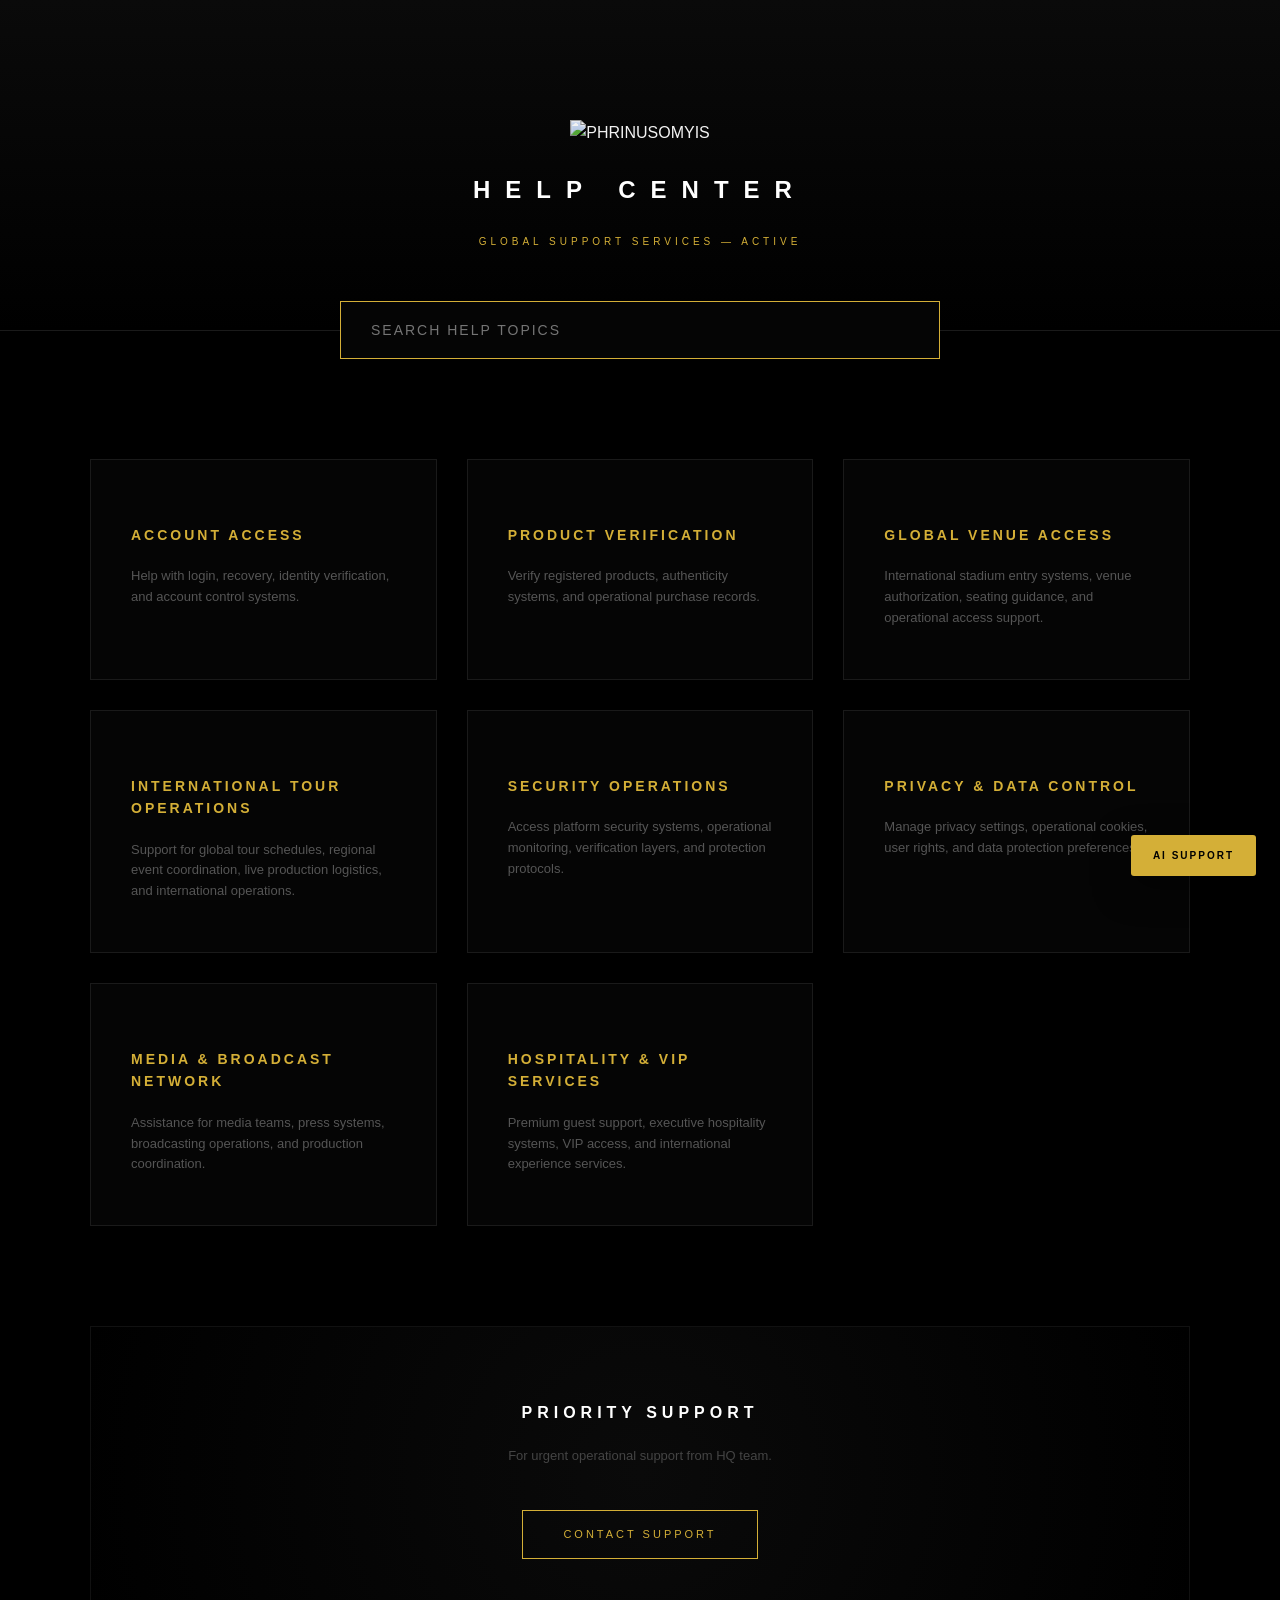
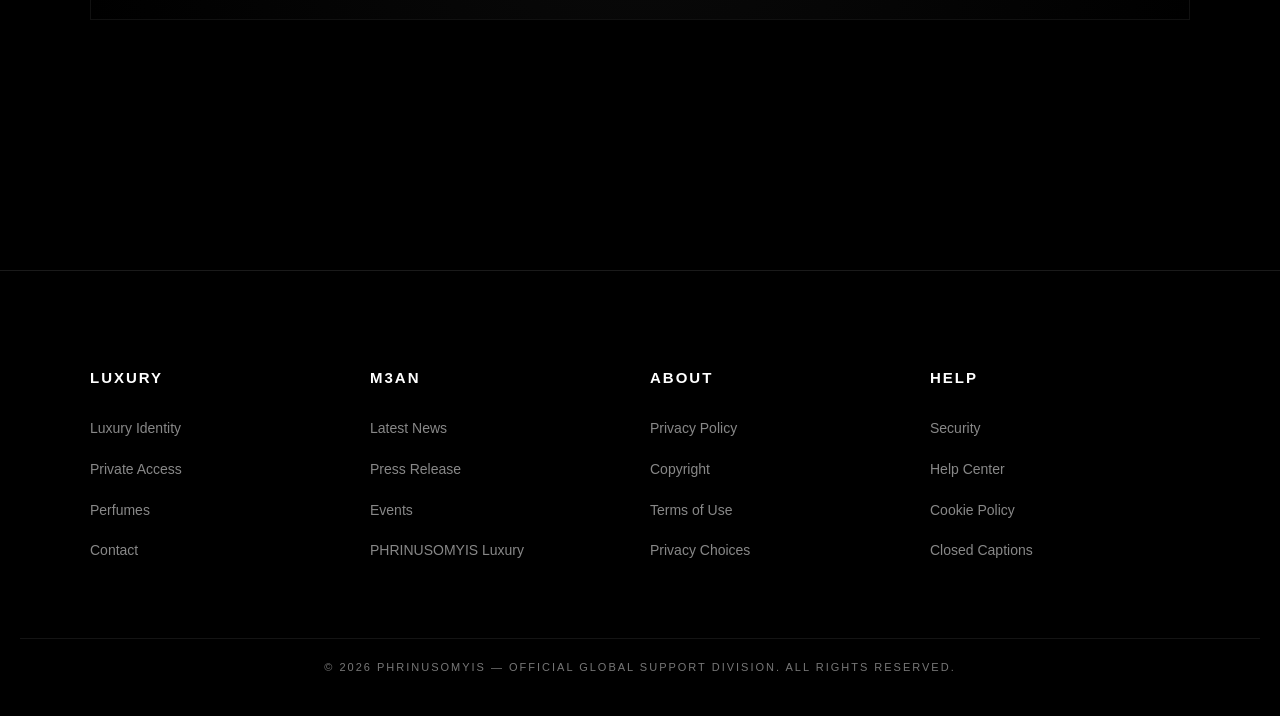
==== help.html @ e46b5de1 "Update help.html" ====
<!DOCTYPE html>
<html lang="en">
<head>
<meta charset="UTF-8">
<meta name="viewport" content="width=device-width, initial-scale=1.0">
<title>HELP CENTER | PHRINUSOMYIS GLOBAL</title>
<meta name="title" content="HELP CENTER | PHRINUSOMYIS GLOBAL">
<meta name="description" content="Access the PHRINUSOMYIS Global Support Division. Search our archives for account access, security protocols, product verification, and international tour operations.">
<meta name="keywords" content="PHRINUSOMYIS Help, Support Division, Account Recovery, Product Verification, Stadium Access, Security Protocols, Brooklyn Archives">
<meta name="author" content="PHRINUSOMYIS GLOBAL">
<meta property="og:type" content="website">
<meta property="og:url" content="https://phrinusomyiS.com/help">
<meta property="og:title" content="HELP CENTER | PHRINUSOMYIS GLOBAL">
<meta property="og:description" content="Global Command Support. Search our operational archives and security layers for assistance.">
<meta property="og:image" content="https://phrinusomyiS.com/phrinusomyiS_logo.png">
<meta property="twitter:card" content="summary_large_image">
<meta property="twitter:title" content="HELP CENTER | PHRINUSOMYIS GLOBAL">
<meta property="twitter:description" content="Operational assistance for the PHRINUSOMYIS global network.">
<meta name="theme-color" content="#050505">
<meta name="apple-mobile-web-app-status-bar-style" content="black-translucent">
<script type="application/ld+json">
{
  "@context": "https://schema.org",
  "@type": "HelpPage",
  "name": "Help Center | PHRINUSOMYIS GLOBAL",
  "description": "Official Global Support Division and knowledge archives for PHRINUSOMYIS. Access account support, product verification, and international operational guidance.",
  "url": "https://phrinusomyiS.com/help",
  "publisher": {
    "@type": "Organization",
    "name": "PHRINUSOMYIS GLOBAL",
    "logo": "https://phrinusomyiS.com/phrinusomyiS_logo.png",
    "contactPoint": {
      "@type": "ContactPoint",
      "email": "info@phrinusomyiS.com",
      "contactType": "Priority Support",
      "availableLanguage": "Global"
    }
  }
}
</script>

<style>

:root {
    --gold: #D4AF37;
    --obsidian: #050505;
    --border: #1a1a1a;
}

body,
html {
    margin: 0;
    padding: 0;
    background-color: #000;
    color: #fff;
    font-family: Arial, sans-serif;
    line-height: 1.6;
    overflow-x: hidden;
}

/* HEADER */

.help-header {
    padding: 120px 20px 80px;
    text-align: center;
    border-bottom: 1px solid var(--border);
    background: linear-gradient(to bottom, #0a0a0a, #000);
}

.help-logo {
    width: 80px;
    margin-bottom: 25px;
    opacity: 0.95;
}

.help-header h1 {
    font-size: 24px;
    letter-spacing: 15px;
    font-weight: 900;
    text-transform: uppercase;
    margin: 0;
}

.help-status {
    color: var(--gold);
    font-size: 10px;
    letter-spacing: 4px;
    text-transform: uppercase;
    margin-top: 25px;
    display: block;
}

/* SEARCH */

.search-wrap {
    max-width: 600px;
    margin: -30px auto 0;
    padding: 0 20px;
}

.search-bar {
    width: 100%;
    box-sizing: border-box;
    background-color: var(--obsidian);
    border: 1px solid var(--gold);
    padding: 20px 30px;
    color: #fff;
    font-size: 14px;
    letter-spacing: 2px;
    outline: none;
    text-transform: uppercase;
}

#searchResults {
    max-width: 700px;
    margin: 40px auto;
    padding: 0 20px;
    display: none;
}

#resultBox {
    border: 1px solid #1a1a1a;
    background: #050505;
    padding: 35px;
    color: #777;
    font-size: 13px;
    line-height: 1.8;
}

/* CONTAINER */

.help-container {
    max-width: 1100px;
    margin: 100px auto;
    padding: 0 20px 150px;
}

/* GRID */

.help-grid {
    display: grid;
    grid-template-columns: repeat(auto-fit, minmax(300px, 1fr));
    gap: 30px;
}

/* CARD */

.help-card {
    background-color: #050505;
    border: 1px solid var(--border);
    padding: 50px 40px;
    transition: all 0.4s ease;
    cursor: pointer;
}

.help-card:hover {
    border-color: var(--gold);
    transform: translateY(-5px);
}

.help-card h3 {
    font-size: 14px;
    letter-spacing: 3px;
    color: var(--gold);
    text-transform: uppercase;
    margin-bottom: 20px;
}

.help-card p {
    color: #555;
    font-size: 13px;
    margin: 0;
}

/* SUPPORT */

.escalation-zone {
    margin-top: 100px;
    padding: 60px;
    border: 1px solid #111;
    text-align: center;
    background: radial-gradient(circle at center, #0a0a0a 0%, #000 100%);
}

.escalation-zone h2 {
    font-size: 16px;
    letter-spacing: 5px;
    text-transform: uppercase;
    margin-bottom: 20px;
}

.escalation-zone p {
    color: #444;
    font-size: 13px;
}

.contact-btn {
    display: inline-block;
    margin-top: 30px;
    padding: 15px 40px;
    border: 1px solid var(--gold);
    color: var(--gold);
    text-decoration: none;
    font-size: 11px;
    letter-spacing: 3px;
    text-transform: uppercase;
    transition: all 0.3s;
}

.contact-btn:hover {
    background-color: var(--gold);
    color: #000;
}

/* FOOTER */

.phr-main-footer {
    background-color: #000;
    color: #fff;
    padding: 80px 20px 40px;
    border-top: 1px solid #1a1a1a;
}

.phr-footer-grid {
    display: grid;
    grid-template-columns: repeat(2, 1fr);
    gap: 40px 20px;
    max-width: 1100px;
    margin: 0 auto 60px;
}

@media (min-width: 768px) {
    .phr-footer-grid {
        grid-template-columns: repeat(4, 1fr);
    }
}

.phr-footer-section h3 {
    color: #fff;
    font-size: 15px;
    font-weight: 900;
    letter-spacing: 2px;
    margin-bottom: 25px;
    text-transform: uppercase;
}

.phr-footer-section ul {
    list-style: none;
    padding: 0;
    margin: 0;
}

.phr-footer-section li {
    margin-bottom: 15px;
}

.phr-footer-section a {
    color: #888;
    text-decoration: none;
    font-size: 14px;
    transition: color 0.3s;
}

.phr-footer-section a:hover {
    color: #D4AF37;
}

.phr-footer-bottom {
    margin-top: 40px;
    padding-top: 20px;
    border-top: 1px solid rgba(255,255,255,0.08);
    text-align: center;
    color: #777;
    font-size: 11px;
    letter-spacing: 2px;
    text-transform: uppercase;
}

/* =========================================================
   AI SUPPORT CHAT
========================================================= */

#phr-ai-button {
    position: fixed;
    right: 24px;
    bottom: 24px;
    z-index: 9998;
    background: #D4AF37;
    color: #000;
    border: none;
    padding: 15px 22px;
    border-radius: 3px;
    font-size: 10px;
    font-weight: 900;
    letter-spacing: 2px;
    cursor: pointer;
    box-shadow: 0 10px 35px rgba(0,0,0,.5);
}

#phr-ai-button:hover {
    background: #fff;
}

/* CHAT WINDOW */

#phr-ai-chat {
    position: fixed;
    right: 24px;
    bottom: 82px;
    width: 390px;
    max-width: calc(100vw - 30px);
    height: 570px;
    max-height: calc(100vh - 105px);
    background: #050505;
    border: 1px solid #292929;
    z-index: 9999;
    display: none;
    flex-direction: column;
    box-shadow: 0 20px 70px rgba(0,0,0,.75);
}

.phr-ai-header {
    padding: 18px 20px;
    border-bottom: 1px solid #222;
    display: flex;
    align-items: center;
    justify-content: space-between;
}

.phr-ai-title {
    color: #D4AF37;
    font-size: 11px;
    font-weight: 900;
    letter-spacing: 2px;
    text-transform: uppercase;
}

.phr-ai-subtitle {
    color: #555;
    font-size: 9px;
    margin-top: 4px;
    letter-spacing: 1px;
}

#phr-ai-close {
    background: none;
    border: none;
    color: #777;
    font-size: 20px;
    cursor: pointer;
}

#phr-ai-close:hover {
    color: #D4AF37;
}

/* CHAT MESSAGES */

#phr-ai-messages {
    flex: 1;
    overflow-y: auto;
    padding: 18px;
}

.phr-ai-message {
    margin-bottom: 14px;
    display: flex;
}

.phr-ai-message.user {
    justify-content: flex-end;
}

.phr-ai-bubble {
    max-width: 84%;
    padding: 12px 14px;
    font-size: 13px;
    line-height: 1.55;
    white-space: pre-wrap;
}

.phr-ai-message.bot .phr-ai-bubble {
    background: #101010;
    border: 1px solid #1d1d1d;
    color: #ddd;
}

.phr-ai-message.user .phr-ai-bubble {
    background: #D4AF37;
    color: #000;
}

.phr-ai-message.typing .phr-ai-bubble {
    color: #777;
}

/* QUICK BUTTONS */

.phr-ai-quick {
    display: flex;
    flex-wrap: wrap;
    gap: 7px;
    padding: 0 18px 12px;
}

.phr-ai-quick button {
    background: transparent;
    border: 1px solid #292929;
    color: #aaa;
    padding: 8px 10px;
    font-size: 9px;
    letter-spacing: .8px;
    cursor: pointer;
}

.phr-ai-quick button:hover {
    border-color: #D4AF37;
    color: #D4AF37;
}

/* INPUT */

.phr-ai-input-area {
    border-top: 1px solid #222;
    padding: 12px;
    display: flex;
    gap: 8px;
}

#phr-ai-input {
    flex: 1;
    min-width: 0;
    resize: none;
    height: 42px;
    box-sizing: border-box;
    background: #0b0b0b;
    border: 1px solid #252525;
    color: #fff;
    padding: 11px;
    font-family: Arial, sans-serif;
    font-size: 12px;
    outline: none;
}

#phr-ai-input:focus {
    border-color: #D4AF37;
}

#phr-ai-send {
    width: 65px;
    border: 1px solid #D4AF37;
    background: #D4AF37;
    color: #000;
    font-size: 9px;
    font-weight: 900;
    letter-spacing: 1px;
    cursor: pointer;
}

/* AGENT FORM */

#phr-agent-form {
    display: none;
    padding: 18px;
    border-top: 1px solid #222;
    background: #070707;
}

.phr-agent-title {
    color: #D4AF37;
    font-size: 11px;
    font-weight: 900;
    letter-spacing: 2px;
    text-transform: uppercase;
    margin-bottom: 8px;
}

.phr-agent-text {
    color: #777;
    font-size: 11px;
    line-height: 1.5;
    margin-bottom: 13px;
}

.phr-agent-input,
#phr-agent-message {
    width: 100%;
    box-sizing: border-box;
    background: #0b0b0b;
    border: 1px solid #252525;
    color: #fff;
    padding: 11px;
    margin-bottom: 9px;
    font-family: Arial, sans-serif;
    font-size: 12px;
    outline: none;
}

#phr-agent-message {
    height: 75px;
    resize: vertical;
}

.phr-agent-input:focus,
#phr-agent-message:focus {
    border-color: #D4AF37;
}

#phr-agent-submit {
    width: 100%;
    padding: 12px;
    background: #D4AF37;
    border: none;
    color: #000;
    font-weight: 900;
    font-size: 10px;
    letter-spacing: 2px;
    cursor: pointer;
}

#phr-agent-submit:hover {
    background: #fff;
}

.phr-agent-status {
    display: none;
    color: #D4AF37;
    font-size: 11px;
    margin-top: 10px;
    line-height: 1.5;
}

/* MOBILE */

@media (max-width: 600px) {

    .help-header {
        padding: 80px 20px 65px;
    }

    .help-header h1 {
        font-size: 20px;
        letter-spacing: 8px;
    }

    .help-container {
        margin-top: 70px;
    }

    .escalation-zone {
        padding: 40px 20px;
    }

    #phr-ai-button {
        right: 15px;
        bottom: 15px;
    }

    #phr-ai-chat {
        right: 15px;
        bottom: 72px;
        width: calc(100vw - 30px);
        height: 580px;
    }
}

</style>

</head>

<body>

<!-- HEADER -->

<header class="help-header">

    <img
        src="phrinusomyiS_logo.png"
        class="help-logo"
        alt="PHRINUSOMYIS"
    >

    <h1>Help Center</h1>

    <span class="help-status">
        Global Support Services — Active
    </span>

</header>


<!-- SEARCH -->

<div class="search-wrap">

    <input
        type="text"
        class="search-bar"
        placeholder="Search Help Topics"
        autocomplete="off"
    >

</div>


<div id="searchResults">

    <div id="resultBox"></div>

</div>


<!-- MAIN -->

<main class="help-container">

    <div class="help-grid">

        <div class="help-card">
            <h3>Account Access</h3>
            <p>
                Help with login, recovery, identity verification,
                and account control systems.
            </p>
        </div>

        <div class="help-card">
            <h3>Product Verification</h3>
            <p>
                Verify registered products, authenticity systems,
                and operational purchase records.
            </p>
        </div>

        <div class="help-card">
            <h3>Global Venue Access</h3>
            <p>
                International stadium entry systems, venue authorization,
                seating guidance, and operational access support.
            </p>
        </div>

        <div class="help-card">
            <h3>International Tour Operations</h3>
            <p>
                Support for global tour schedules, regional event coordination,
                live production logistics, and international operations.
            </p>
        </div>

        <div class="help-card">
            <h3>Security Operations</h3>
            <p>
                Access platform security systems, operational monitoring,
                verification layers, and protection protocols.
            </p>
        </div>

        <div class="help-card">
            <h3>Privacy & Data Control</h3>
            <p>
                Manage privacy settings, operational cookies,
                user rights, and data protection preferences.
            </p>
        </div>

        <div class="help-card">
            <h3>Media & Broadcast Network</h3>
            <p>
                Assistance for media teams, press systems,
                broadcasting operations, and production coordination.
            </p>
        </div>

        <div class="help-card">
            <h3>Hospitality & VIP Services</h3>
            <p>
                Premium guest support, executive hospitality systems,
                VIP access, and international experience services.
            </p>
        </div>

    </div>


    <!-- PRIORITY SUPPORT -->

    <section class="escalation-zone">

        <h2>Priority Support</h2>

        <p>
            For urgent operational support from HQ team.
        </p>

        <a
            href="mailto:info@phrinusomyiS.com"
            class="contact-btn"
        >
            Contact Support
        </a>

    </section>

</main>


<!-- FOOTER -->

<footer class="phr-main-footer">

    <div class="phr-footer-grid">

        <div class="phr-footer-section">

            <h3>LUXURY</h3>

            <ul>

                <li>
                    <a href="luxury">
                        Luxury Identity
                    </a>
                </li>

                <li>
                    <a href="circle">
                        Private Access
                    </a>
                </li>

                <li>
                    <a href="perfume">
                        Perfumes
                    </a>
                </li>

                <li>
                    <a href="contact">
                        Contact
                    </a>
                </li>

            </ul>

        </div>


        <div class="phr-footer-section">

            <h3>M3AN</h3>

            <ul>

                <li>
                    <a href="news">
                        Latest News
                    </a>
                </li>

                <li>
                    <a href="press">
                        Press Release
                    </a>
                </li>

                <li>
                    <a href="events">
                        Events
                    </a>
                </li>

                <li>
                    <a href="luxury">
                        PHRINUSOMYIS Luxury
                    </a>
                </li>

            </ul>

        </div>


        <div class="phr-footer-section">

            <h3>ABOUT</h3>

            <ul>

                <li>
                    <a href="policy">
                        Privacy Policy
                    </a>
                </li>

                <li>
                    <a href="copyright">
                        Copyright
                    </a>
                </li>

                <li>
                    <a href="terms">
                        Terms of Use
                    </a>
                </li>

                <li>
                    <a href="privacy">
                        Privacy Choices
                    </a>
                </li>

            </ul>

        </div>


        <div class="phr-footer-section">

            <h3>HELP</h3>

            <ul>

                <li>
                    <a href="security">
                        Security
                    </a>
                </li>

                <li>
                    <a href="help">
                        Help Center
                    </a>
                </li>

                <li>
                    <a href="cookies">
                        Cookie Policy
                    </a>
                </li>

                <li>
                    <a href="close">
                        Closed Captions
                    </a>
                </li>

            </ul>

        </div>

    </div>


    <div class="phr-footer-bottom">

        © 2026 PHRINUSOMYIS — Official Global Support Division.
        All Rights Reserved.

    </div>

</footer>


<!-- =========================================================
     AI SUPPORT BUTTON
========================================================= -->

<button id="phr-ai-button">
    AI SUPPORT
</button>


<!-- =========================================================
     AI SUPPORT CHAT
========================================================= -->

<div id="phr-ai-chat">

    <div class="phr-ai-header">

        <div>

            <div class="phr-ai-title">
                PHRINUSOMYIS SUPPORT
            </div>

            <div class="phr-ai-subtitle">
                GLOBAL INFORMATION ASSISTANT
            </div>

        </div>

        <button id="phr-ai-close">
            ×
        </button>

    </div>


    <div id="phr-ai-messages">

        <div class="phr-ai-message bot">

            <div class="phr-ai-bubble">

                Hello. Welcome to PHRINUSOMYIS.

                I can help you learn more about PHRINUSOMYIS,
                ZEAVIQ SPORTS™, Sports Theater™, events,
                operations, products, news, press information,
                and other information published by the company.

                What would you like to know?

            </div>

        </div>

    </div>


    <!-- QUICK QUESTIONS -->

    <div class="phr-ai-quick">

        <button data-question="What is PHRINUSOMYIS?">
            ABOUT PHRINUSOMYIS
        </button>

        <button data-question="What is ZEAVIQ SPORTS™?">
            ZEAVIQ SPORTS
        </button>

        <button data-question="What is Sports Theater™?">
            SPORTS THEATER
        </button>

        <button data-question="Tell me about the company's events and activities.">
            EVENTS
        </button>

        <button data-question="I want to speak with an agent.">
            SPEAK WITH AN AGENT
        </button>

    </div>


    <!-- AGENT FORM -->

    <div id="phr-agent-form">

        <div class="phr-agent-title">
            Connect With The Team
        </div>

        <div class="phr-agent-text">

            Please send your name, email address and message.
            Your request will be forwarded to the PHRINUSOMYIS team
            at info@phrinusomyiS.com.

        </div>


        <input
            type="text"
            id="phr-agent-name"
            class="phr-agent-input"
            placeholder="Your name"
            autocomplete="name"
        >


        <input
            type="email"
            id="phr-agent-email"
            class="phr-agent-input"
            placeholder="Your email address"
            autocomplete="email"
        >


        <textarea
            id="phr-agent-message"
            placeholder="Your message"
        ></textarea>


        <button id="phr-agent-submit">
            SEND REQUEST
        </button>


        <div
            id="phr-agent-status"
            class="phr-agent-status"
        ></div>

    </div>


    <!-- CHAT INPUT -->

    <div class="phr-ai-input-area">

        <textarea
            id="phr-ai-input"
            placeholder="Ask about PHRINUSOMYIS..."
            autocomplete="off"
        ></textarea>

        <button id="phr-ai-send">
            SEND
        </button>

    </div>

</div>


<script>

/* =========================================================
   HELP CENTER SEARCH
========================================================= */

document.addEventListener("DOMContentLoaded", function() {

    const sitePages = [

        'index.html',
        'events.html',
        'news.html',
        'press.html',
        'luxury.html',
        'circle.html',
        'id.html',
        'it.html',
        'ja.html',
        'de.html',
        'perfume.html',
        'contact.html',
        'policy.html',
        'copyright.html',
        'terms.html',
        'privacy.html',
        'security.html',
        'fr.html',
        'cookies.html',
        'close.html',
        'zh.html',
        'hi.html',
        'ko.html',
        'ru.html',
        'es.html'

    ];


    let globalKnowledgeBase = [

        {
            text: "security protocols protection",
            original: "Security protocols and protection systems.",
            source: "SYSTEM"
        },

        {
            text: "privacy settings data control",
            original: "Privacy settings and data control.",
            source: "SYSTEM"
        },

        {
            text: "ticket support events",
            original: "Ticket support and events.",
            source: "SYSTEM"
        },

        {
            text: "phrinusomyis",
            original: "PHRINUSOMYIS is the company behind its international projects, platforms, events and related activities.",
            source: "PHRINUSOMYIS"
        },

        {
            text: "zeaviq sports",
            original: "ZEAVIQ SPORTS™ is a sports platform associated with PHRINUSOMYIS.",
            source: "PHRINUSOMYIS"
        },

        {
            text: "sports theater",
            original: "Sports Theater™ is a competitive sports platform concept associated with PHRINUSOMYIS.",
            source: "PHRINUSOMYIS"
        }

    ];


    const searchInput =
        document.querySelector(".search-bar");

    const resultsContainer =
        document.getElementById("searchResults");

    const resultBox =
        document.getElementById("resultBox");


    async function crawlSite() {

        for (let url of sitePages) {

            try {

                const response =
                    await fetch(url);

                if (!response.ok) continue;

                const text =
                    await response.text();

                const parser =
                    new DOMParser();

                const doc =
                    parser.parseFromString(
                        text,
                        "text/html"
                    );

                const content =
                    doc.querySelectorAll(
                        "h1, h2, h3, p, .support-text"
                    );


                content.forEach(el => {

                    const cleanText =
                        el.innerText.trim();

                    if (cleanText.length > 5) {

                        globalKnowledgeBase.push({

                            text:
                                cleanText.toLowerCase(),

                            original:
                                cleanText,

                            source:
                                url
                                    .replace(".html", "")
                                    .toUpperCase()

                        });

                    }

                });

            } catch (e) {

                console.warn(
                    "Could not index: " + url
                );

            }

        }

    }


    crawlSite();


    if (
        searchInput &&
        resultBox &&
        resultsContainer
    ) {

        searchInput.addEventListener(
            "input",
            function() {

                const query =
                    this.value
                        .toLowerCase()
                        .trim();


                if (query.length < 2) {

                    resultsContainer.style.display =
                        "none";

                    return;

                }


                let matches =
                    globalKnowledgeBase.filter(
                        item =>
                            item.text.includes(query)
                    );


                if (matches.length > 0) {

                    const uniqueResults = [
                        ...new Map(
                            matches.map(
                                m => [m.original, m]
                            )
                        ).values()
                    ];


                    resultBox.innerHTML =
                        uniqueResults
                            .slice(0, 6)
                            .map(match => `

                                <div style="
                                    margin-bottom:15px;
                                    padding:15px;
                                    border-left:2px solid #D4AF37;
                                    background:rgba(255,255,255,0.03);
                                ">

                                    <span style="
                                        display:block;
                                        font-size:9px;
                                        color:#D4AF37;
                                        letter-spacing:2px;
                                        text-transform:uppercase;
                                        margin-bottom:8px;
                                    ">
                                        ARCHIVE: ${escapeHTML(match.source)}
                                    </span>

                                    <p style="
                                        color:#ffffff;
                                        margin:0;
                                        font-size:14px;
                                        line-height:1.5;
                                    ">
                                        ${escapeHTML(match.original)}
                                    </p>

                                </div>

                            `)
                            .join("");


                } else {

                    resultBox.innerHTML = `

                        <div style="
                            padding:20px;
                            color:#444;
                            text-align:center;
                        ">
                            NO DATA MATCHES IN PHRINUSOMYIS ARCHIVES
                        </div>

                    `;

                }


                resultsContainer.style.display =
                    "block";

            }
        );

    }

});


function escapeHTML(value) {

    return String(value)

        .replace(/&/g, "&amp;")
        .replace(/</g, "&lt;")
        .replace(/>/g, "&gt;")
        .replace(/"/g, "&quot;")
        .replace(/'/g, "&#039;");

}


/* =========================================================
   AI CHAT
========================================================= */

const aiButton =
    document.getElementById("phr-ai-button");

const aiChat =
    document.getElementById("phr-ai-chat");

const aiClose =
    document.getElementById("phr-ai-close");

const aiMessages =
    document.getElementById("phr-ai-messages");

const aiInput =
    document.getElementById("phr-ai-input");

const aiSend =
    document.getElementById("phr-ai-send");

const agentForm =
    document.getElementById("phr-agent-form");

const agentName =
    document.getElementById("phr-agent-name");

const agentEmail =
    document.getElementById("phr-agent-email");

const agentMessage =
    document.getElementById("phr-agent-message");

const agentSubmit =
    document.getElementById("phr-agent-submit");

const agentStatus =
    document.getElementById("phr-agent-status");


let chatHistory = [];


/* OPEN CHAT */

aiButton.addEventListener("click", function() {

    aiChat.style.display = "flex";

    aiButton.style.display = "none";

    setTimeout(() => {
        aiInput.focus();
    }, 100);

});


/* CLOSE CHAT */

aiClose.addEventListener("click", function() {

    aiChat.style.display = "none";

    aiButton.style.display = "block";

});


/* ADD MESSAGE */

function addChatMessage(
    message,
    type
) {

    const wrapper =
        document.createElement("div");

    wrapper.className =
        "phr-ai-message " + type;


    const bubble =
        document.createElement("div");

    bubble.className =
        "phr-ai-bubble";

    bubble.textContent =
        message;


    wrapper.appendChild(bubble);

    aiMessages.appendChild(wrapper);


    aiMessages.scrollTop =
        aiMessages.scrollHeight;

}


/* TYPING */

function addTypingMessage() {

    const wrapper =
        document.createElement("div");

    wrapper.id =
        "phr-ai-typing";

    wrapper.className =
        "phr-ai-message bot typing";


    wrapper.innerHTML = `

        <div class="phr-ai-bubble">
            PHRINUSOMYIS is typing...
        </div>

    `;


    aiMessages.appendChild(wrapper);

    aiMessages.scrollTop =
        aiMessages.scrollHeight;

}


function removeTypingMessage() {

    const typing =
        document.getElementById(
            "phr-ai-typing"
        );

    if (typing) {

        typing.remove();

    }

}


/* SHOW AGENT FORM */

function showAgentForm() {

    agentForm.style.display =
        "block";

    agentName.focus();

    aiMessages.scrollTop =
        aiMessages.scrollHeight;

}


/* DETECT AGENT REQUEST */

function wantsAgent(text) {

    const lower =
        text.toLowerCase();

    const phrases = [

        "speak with an agent",
        "talk to an agent",
        "chat with an agent",
        "contact an agent",
        "human agent",
        "human support",
        "speak to someone",
        "talk to someone",
        "speak with someone",
        "talk with someone",
        "speak to a person",
        "talk to a person",
        "human representative",
        "representative",
        "customer service",
        "real person",
        "actual person",
        "member of the team",
        "speak with the team",
        "talk with the team",
        "contact the team"

    ];


    return phrases.some(
        phrase =>
            lower.includes(phrase)
    );

}


/* SEND MESSAGE */

async function sendAIMessage() {

    const message =
        aiInput.value.trim();


    if (!message) return;


    addChatMessage(
        message,
        "user"
    );


    aiInput.value = "";


    /* AGENT REQUEST */

    if (wantsAgent(message)) {

        addChatMessage(

            "Of course. If you would like to speak with a member of the PHRINUSOMYIS team, please send your name, email address and message below. Your request will be forwarded to info@phrinusomyiS.com.",

            "bot"

        );

        showAgentForm();

        return;

    }


    chatHistory.push({

        role: "user",
        content: message

    });


    addTypingMessage();


    try {

        const response =
            await fetch(
                "/api/chat.php",
                {
                    method: "POST",

                    headers: {
                        "Content-Type":
                            "application/json"
                    },

                    body:
                        JSON.stringify({

                            message:
                                message,

                            history:
                                chatHistory.slice(-12)

                        })

                }
            );


        const data =
            await response.json();


        removeTypingMessage();


        if (
            !response.ok ||
            !data.reply
        ) {

            throw new Error(
                data.error ||
                "Unable to receive response."
            );

        }


        addChatMessage(
            data.reply,
            "bot"
        );


        chatHistory.push({

            role: "assistant",

            content:
                data.reply

        });


    } catch (error) {

        removeTypingMessage();


        addChatMessage(

            "I’m unable to complete that request right now. Please try again shortly.",

            "bot"

        );


        console.error(
            "AI error:",
            error
        );

    }

}


/* SEND BUTTON */

aiSend.addEventListener(
    "click",
    sendAIMessage
);


/* ENTER KEY */

aiInput.addEventListener(
    "keydown",
    function(event) {

        if (
            event.key === "Enter" &&
            !event.shiftKey
        ) {

            event.preventDefault();

            sendAIMessage();

        }

    }
);


/* QUICK QUESTIONS */

document
    .querySelectorAll(".phr-ai-quick button")
    .forEach(button => {

        button.addEventListener(
            "click",
            function() {

                const question =
                    this.dataset.question;


                if (
                    wantsAgent(question)
                ) {

                    addChatMessage(
                        question,
                        "user"
                    );


                    addChatMessage(

                        "Of course. If you would like to speak with a member of the PHRINUSOMYIS team, please send your name, email address and message below. Your request will be forwarded to info@phrinusomyiS.com.",

                        "bot"

                    );


                    showAgentForm();

                    return;

                }


                aiInput.value =
                    question;

                sendAIMessage();

            }
        );

    });


/* =========================================================
   AGENT REQUEST
========================================================= */

agentSubmit.addEventListener(
    "click",
    async function() {

        const name =
            agentName.value.trim();

        const email =
            agentEmail.value.trim();

        const message =
            agentMessage.value.trim();


        if (!name) {

            agentStatus.style.display =
                "block";

            agentStatus.textContent =
                "Please enter your name.";

            return;

        }


        if (
            !email ||
            !email.includes("@")
        ) {

            agentStatus.style.display =
                "block";

            agentStatus.textContent =
                "Please enter a valid email address.";

            return;

        }


        if (!message) {

            agentStatus.style.display =
                "block";

            agentStatus.textContent =
                "Please enter your message.";

            return;

        }


        agentSubmit.disabled =
            true;

        agentSubmit.textContent =
            "SENDING...";


        agentStatus.style.display =
            "block";

        agentStatus.textContent =
            "Sending your request...";


        try {

            const response =
                await fetch(
                    "/api/contact-agent.php",
                    {
                        method: "POST",

                        headers: {
                            "Content-Type":
                                "application/json"
                        },

                        body:
                            JSON.stringify({

                                name:
                                    name,

                                email:
                                    email,

                                message:
                                    message

                            })

                        }

                    );


            const data =
                await response.json();


            if (
                !response.ok ||
                !data.success
            ) {

                throw new Error(
                    data.error ||
                    "Unable to send request."
                );

            }


            agentStatus.textContent =
                "Your message has been sent to the PHRINUSOMYIS team. Thank you.";


            agentName.value = "";
            agentEmail.value = "";
            agentMessage.value = "";


        } catch (error) {

            agentStatus.textContent =
                "We could not send the request right now. Please try again shortly.";

            console.error(
                "Agent request error:",
                error
            );

        }


        agentSubmit.disabled =
            false;

        agentSubmit.textContent =
            "SEND REQUEST";

    });

</script>

</body>
</html>
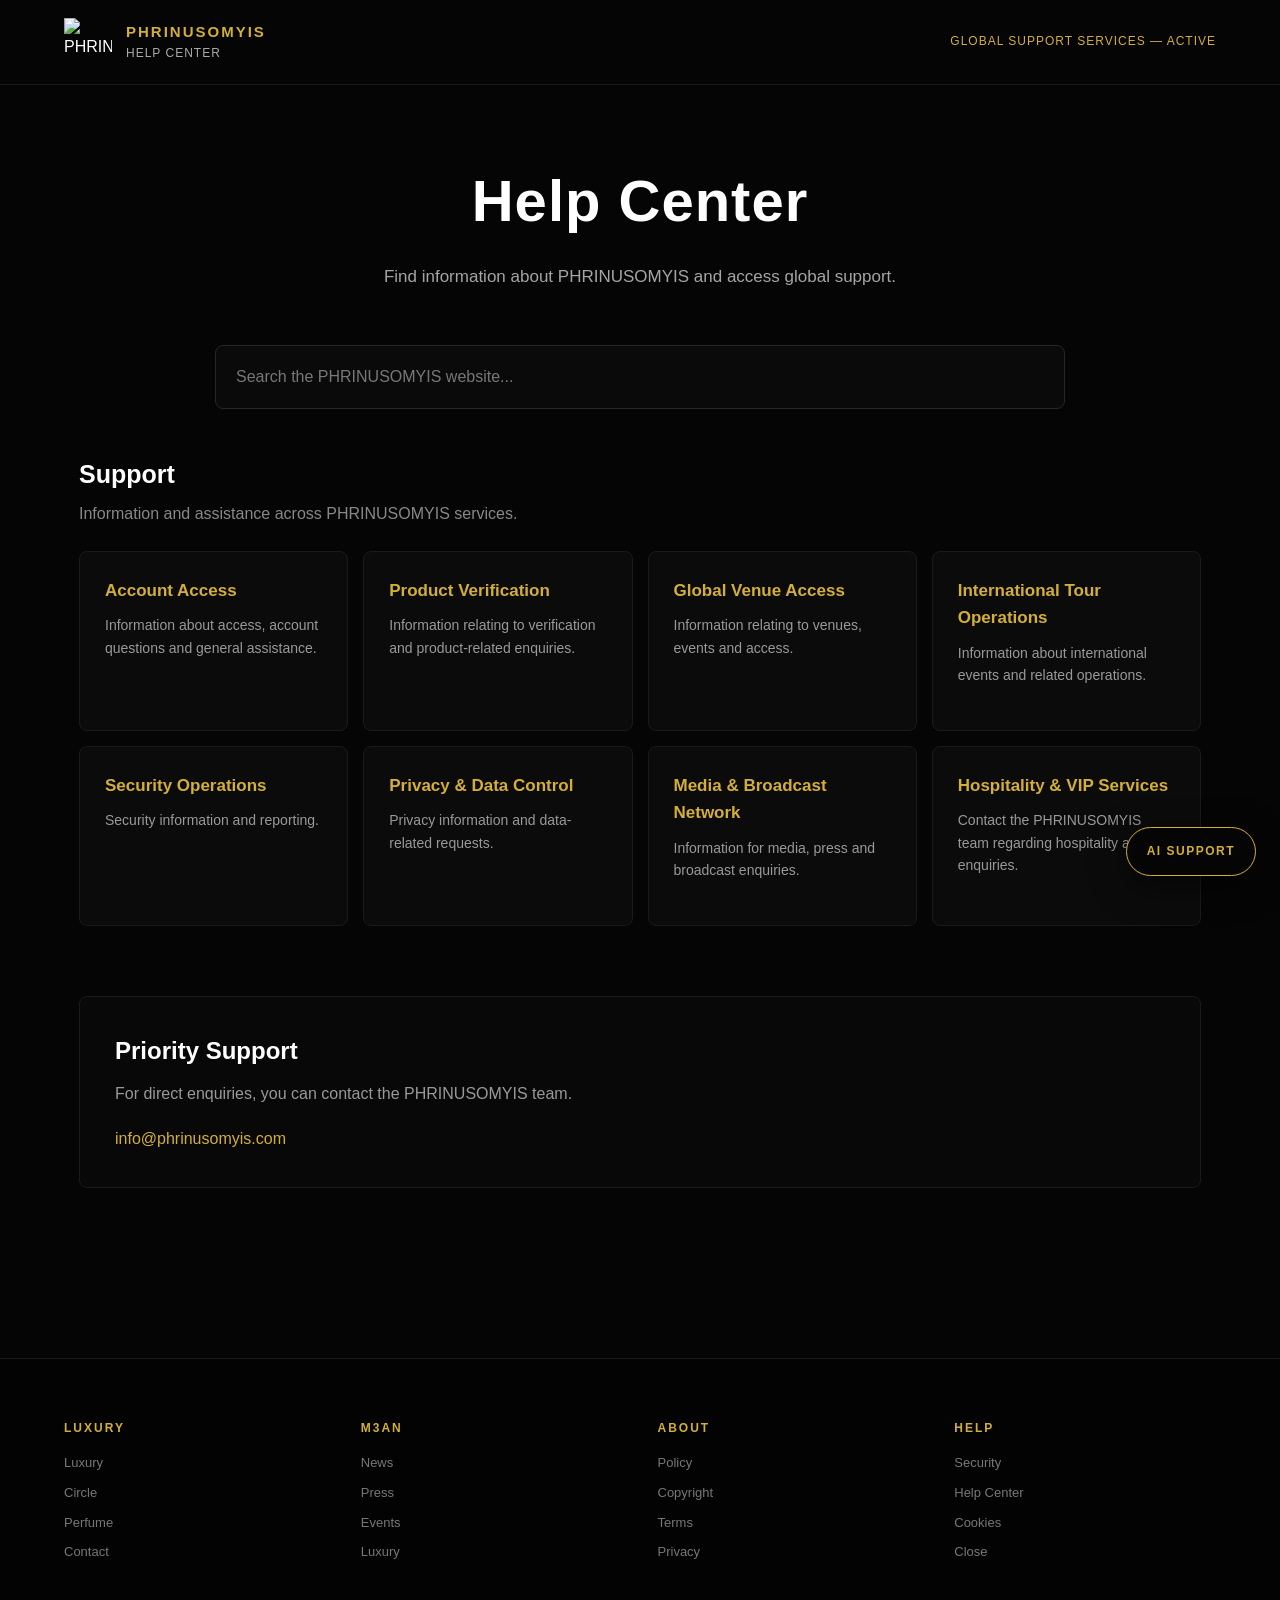
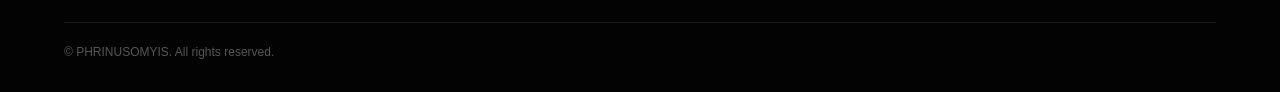
==== commit 4082b03f: "Update help.html" ====
--- a/help.html
+++ b/help.html
@@ -1,1478 +1,1222 @@
 <!DOCTYPE html>
 <html lang="en">
 <head>
-<meta charset="UTF-8">
-<meta name="viewport" content="width=device-width, initial-scale=1.0">
-<title>HELP CENTER | PHRINUSOMYIS GLOBAL</title>
-<meta name="title" content="HELP CENTER | PHRINUSOMYIS GLOBAL">
-<meta name="description" content="Access the PHRINUSOMYIS Global Support Division. Search our archives for account access, security protocols, product verification, and international tour operations.">
-<meta name="keywords" content="PHRINUSOMYIS Help, Support Division, Account Recovery, Product Verification, Stadium Access, Security Protocols, Brooklyn Archives">
-<meta name="author" content="PHRINUSOMYIS GLOBAL">
-<meta property="og:type" content="website">
-<meta property="og:url" content="https://phrinusomyiS.com/help">
-<meta property="og:title" content="HELP CENTER | PHRINUSOMYIS GLOBAL">
-<meta property="og:description" content="Global Command Support. Search our operational archives and security layers for assistance.">
-<meta property="og:image" content="https://phrinusomyiS.com/phrinusomyiS_logo.png">
-<meta property="twitter:card" content="summary_large_image">
-<meta property="twitter:title" content="HELP CENTER | PHRINUSOMYIS GLOBAL">
-<meta property="twitter:description" content="Operational assistance for the PHRINUSOMYIS global network.">
-<meta name="theme-color" content="#050505">
-<meta name="apple-mobile-web-app-status-bar-style" content="black-translucent">
-<script type="application/ld+json">
-{
-  "@context": "https://schema.org",
-  "@type": "HelpPage",
-  "name": "Help Center | PHRINUSOMYIS GLOBAL",
-  "description": "Official Global Support Division and knowledge archives for PHRINUSOMYIS. Access account support, product verification, and international operational guidance.",
-  "url": "https://phrinusomyiS.com/help",
-  "publisher": {
-    "@type": "Organization",
-    "name": "PHRINUSOMYIS GLOBAL",
-    "logo": "https://phrinusomyiS.com/phrinusomyiS_logo.png",
-    "contactPoint": {
-      "@type": "ContactPoint",
-      "email": "info@phrinusomyiS.com",
-      "contactType": "Priority Support",
-      "availableLanguage": "Global"
+    <meta charset="UTF-8">
+    <meta name="viewport" content="width=device-width, initial-scale=1.0">
+    <title>HELP CENTER | PHRINUSOMYIS GLOBAL</title>
+    <meta name="description" content="PHRINUSOMYIS Help Center — Global information, support and assistance.">
+    <meta name="keywords" content="PHRINUSOMYIS, Help Center, Support, Global Support, Customer Support">
+    <meta property="og:title" content="HELP CENTER | PHRINUSOMYIS GLOBAL">
+    <meta property="og:description" content="PHRINUSOMYIS Global Help Center.">
+    <meta property="og:image" content="https://phrinusomyis.com/phrinusomyis_logo.png">
+    <meta property="og:url" content="https://phrinusomyis.com/help.html">
+    <meta property="og:type" content="website">
+    <meta name="twitter:card" content="summary_large_image">
+    <meta name="twitter:title" content="HELP CENTER | PHRINUSOMYIS GLOBAL">
+    <meta name="twitter:description" content="PHRINUSOMYIS Global Help Center.">
+    <meta name="twitter:image" content="https://phrinusomyis.com/phrinusomyis_logo.png">
+    <meta name="theme-color" content="#050505">
+    <script type="application/ld+json">
+    {
+        "@context": "https://schema.org",
+        "@type": "HelpPage",
+        "name": "PHRINUSOMYIS Help Center",
+        "url": "https://phrinusomyis.com/help.html",
+        "description": "PHRINUSOMYIS Global Help Center.",
+        "publisher": {
+            "@type": "Organization",
+            "name": "PHRINUSOMYIS",
+            "url": "https://phrinusomyis.com"
+        },
+        "contactPoint": {
+            "@type": "ContactPoint",
+            "contactType": "customer support",
+            "email": "info@phrinusomyis.com"
+        }
     }
-  }
-}
-</script>
-
-<style>
-
-:root {
-    --gold: #D4AF37;
-    --obsidian: #050505;
-    --border: #1a1a1a;
-}
-
-body,
-html {
-    margin: 0;
-    padding: 0;
-    background-color: #000;
-    color: #fff;
-    font-family: Arial, sans-serif;
-    line-height: 1.6;
-    overflow-x: hidden;
-}
-
-/* HEADER */
-
-.help-header {
-    padding: 120px 20px 80px;
-    text-align: center;
-    border-bottom: 1px solid var(--border);
-    background: linear-gradient(to bottom, #0a0a0a, #000);
-}
-
-.help-logo {
-    width: 80px;
-    margin-bottom: 25px;
-    opacity: 0.95;
-}
-
-.help-header h1 {
-    font-size: 24px;
-    letter-spacing: 15px;
-    font-weight: 900;
-    text-transform: uppercase;
-    margin: 0;
-}
-
-.help-status {
-    color: var(--gold);
-    font-size: 10px;
-    letter-spacing: 4px;
-    text-transform: uppercase;
-    margin-top: 25px;
-    display: block;
-}
-
-/* SEARCH */
-
-.search-wrap {
-    max-width: 600px;
-    margin: -30px auto 0;
-    padding: 0 20px;
-}
-
-.search-bar {
-    width: 100%;
-    box-sizing: border-box;
-    background-color: var(--obsidian);
-    border: 1px solid var(--gold);
-    padding: 20px 30px;
-    color: #fff;
-    font-size: 14px;
-    letter-spacing: 2px;
-    outline: none;
-    text-transform: uppercase;
-}
-
-#searchResults {
-    max-width: 700px;
-    margin: 40px auto;
-    padding: 0 20px;
-    display: none;
-}
-
-#resultBox {
-    border: 1px solid #1a1a1a;
-    background: #050505;
-    padding: 35px;
-    color: #777;
-    font-size: 13px;
-    line-height: 1.8;
-}
-
-/* CONTAINER */
-
-.help-container {
-    max-width: 1100px;
-    margin: 100px auto;
-    padding: 0 20px 150px;
-}
-
-/* GRID */
-
-.help-grid {
-    display: grid;
-    grid-template-columns: repeat(auto-fit, minmax(300px, 1fr));
-    gap: 30px;
-}
-
-/* CARD */
-
-.help-card {
-    background-color: #050505;
-    border: 1px solid var(--border);
-    padding: 50px 40px;
-    transition: all 0.4s ease;
-    cursor: pointer;
-}
-
-.help-card:hover {
-    border-color: var(--gold);
-    transform: translateY(-5px);
-}
-
-.help-card h3 {
-    font-size: 14px;
-    letter-spacing: 3px;
-    color: var(--gold);
-    text-transform: uppercase;
-    margin-bottom: 20px;
-}
-
-.help-card p {
-    color: #555;
-    font-size: 13px;
-    margin: 0;
-}
-
-/* SUPPORT */
-
-.escalation-zone {
-    margin-top: 100px;
-    padding: 60px;
-    border: 1px solid #111;
-    text-align: center;
-    background: radial-gradient(circle at center, #0a0a0a 0%, #000 100%);
-}
-
-.escalation-zone h2 {
-    font-size: 16px;
-    letter-spacing: 5px;
-    text-transform: uppercase;
-    margin-bottom: 20px;
-}
-
-.escalation-zone p {
-    color: #444;
-    font-size: 13px;
-}
-
-.contact-btn {
-    display: inline-block;
-    margin-top: 30px;
-    padding: 15px 40px;
-    border: 1px solid var(--gold);
-    color: var(--gold);
-    text-decoration: none;
-    font-size: 11px;
-    letter-spacing: 3px;
-    text-transform: uppercase;
-    transition: all 0.3s;
-}
-
-.contact-btn:hover {
-    background-color: var(--gold);
-    color: #000;
-}
-
-/* FOOTER */
-
-.phr-main-footer {
-    background-color: #000;
-    color: #fff;
-    padding: 80px 20px 40px;
-    border-top: 1px solid #1a1a1a;
-}
-
-.phr-footer-grid {
-    display: grid;
-    grid-template-columns: repeat(2, 1fr);
-    gap: 40px 20px;
-    max-width: 1100px;
-    margin: 0 auto 60px;
-}
-
-@media (min-width: 768px) {
-    .phr-footer-grid {
-        grid-template-columns: repeat(4, 1fr);
-    }
-}
-
-.phr-footer-section h3 {
-    color: #fff;
-    font-size: 15px;
-    font-weight: 900;
-    letter-spacing: 2px;
-    margin-bottom: 25px;
-    text-transform: uppercase;
-}
-
-.phr-footer-section ul {
-    list-style: none;
-    padding: 0;
-    margin: 0;
-}
-
-.phr-footer-section li {
-    margin-bottom: 15px;
-}
-
-.phr-footer-section a {
-    color: #888;
-    text-decoration: none;
-    font-size: 14px;
-    transition: color 0.3s;
-}
-
-.phr-footer-section a:hover {
-    color: #D4AF37;
-}
-
-.phr-footer-bottom {
-    margin-top: 40px;
-    padding-top: 20px;
-    border-top: 1px solid rgba(255,255,255,0.08);
-    text-align: center;
-    color: #777;
-    font-size: 11px;
-    letter-spacing: 2px;
-    text-transform: uppercase;
-}
-
-/* =========================================================
-   AI SUPPORT CHAT
-========================================================= */
-
-#phr-ai-button {
-    position: fixed;
-    right: 24px;
-    bottom: 24px;
-    z-index: 9998;
-    background: #D4AF37;
-    color: #000;
-    border: none;
-    padding: 15px 22px;
-    border-radius: 3px;
-    font-size: 10px;
-    font-weight: 900;
-    letter-spacing: 2px;
-    cursor: pointer;
-    box-shadow: 0 10px 35px rgba(0,0,0,.5);
-}
-
-#phr-ai-button:hover {
-    background: #fff;
-}
-
-/* CHAT WINDOW */
-
-#phr-ai-chat {
-    position: fixed;
-    right: 24px;
-    bottom: 82px;
-    width: 390px;
-    max-width: calc(100vw - 30px);
-    height: 570px;
-    max-height: calc(100vh - 105px);
-    background: #050505;
-    border: 1px solid #292929;
-    z-index: 9999;
-    display: none;
-    flex-direction: column;
-    box-shadow: 0 20px 70px rgba(0,0,0,.75);
-}
-
-.phr-ai-header {
-    padding: 18px 20px;
-    border-bottom: 1px solid #222;
-    display: flex;
-    align-items: center;
-    justify-content: space-between;
-}
-
-.phr-ai-title {
-    color: #D4AF37;
-    font-size: 11px;
-    font-weight: 900;
-    letter-spacing: 2px;
-    text-transform: uppercase;
-}
-
-.phr-ai-subtitle {
-    color: #555;
-    font-size: 9px;
-    margin-top: 4px;
-    letter-spacing: 1px;
-}
-
-#phr-ai-close {
-    background: none;
-    border: none;
-    color: #777;
-    font-size: 20px;
-    cursor: pointer;
-}
-
-#phr-ai-close:hover {
-    color: #D4AF37;
-}
-
-/* CHAT MESSAGES */
-
-#phr-ai-messages {
-    flex: 1;
-    overflow-y: auto;
-    padding: 18px;
-}
-
-.phr-ai-message {
-    margin-bottom: 14px;
-    display: flex;
-}
-
-.phr-ai-message.user {
-    justify-content: flex-end;
-}
-
-.phr-ai-bubble {
-    max-width: 84%;
-    padding: 12px 14px;
-    font-size: 13px;
-    line-height: 1.55;
-    white-space: pre-wrap;
-}
-
-.phr-ai-message.bot .phr-ai-bubble {
-    background: #101010;
-    border: 1px solid #1d1d1d;
-    color: #ddd;
-}
-
-.phr-ai-message.user .phr-ai-bubble {
-    background: #D4AF37;
-    color: #000;
-}
-
-.phr-ai-message.typing .phr-ai-bubble {
-    color: #777;
-}
-
-/* QUICK BUTTONS */
-
-.phr-ai-quick {
-    display: flex;
-    flex-wrap: wrap;
-    gap: 7px;
-    padding: 0 18px 12px;
-}
-
-.phr-ai-quick button {
-    background: transparent;
-    border: 1px solid #292929;
-    color: #aaa;
-    padding: 8px 10px;
-    font-size: 9px;
-    letter-spacing: .8px;
-    cursor: pointer;
-}
-
-.phr-ai-quick button:hover {
-    border-color: #D4AF37;
-    color: #D4AF37;
-}
-
-/* INPUT */
-
-.phr-ai-input-area {
-    border-top: 1px solid #222;
-    padding: 12px;
-    display: flex;
-    gap: 8px;
-}
-
-#phr-ai-input {
-    flex: 1;
-    min-width: 0;
-    resize: none;
-    height: 42px;
-    box-sizing: border-box;
-    background: #0b0b0b;
-    border: 1px solid #252525;
-    color: #fff;
-    padding: 11px;
-    font-family: Arial, sans-serif;
-    font-size: 12px;
-    outline: none;
-}
-
-#phr-ai-input:focus {
-    border-color: #D4AF37;
-}
-
-#phr-ai-send {
-    width: 65px;
-    border: 1px solid #D4AF37;
-    background: #D4AF37;
-    color: #000;
-    font-size: 9px;
-    font-weight: 900;
-    letter-spacing: 1px;
-    cursor: pointer;
-}
-
-/* AGENT FORM */
-
-#phr-agent-form {
-    display: none;
-    padding: 18px;
-    border-top: 1px solid #222;
-    background: #070707;
-}
-
-.phr-agent-title {
-    color: #D4AF37;
-    font-size: 11px;
-    font-weight: 900;
-    letter-spacing: 2px;
-    text-transform: uppercase;
-    margin-bottom: 8px;
-}
-
-.phr-agent-text {
-    color: #777;
-    font-size: 11px;
-    line-height: 1.5;
-    margin-bottom: 13px;
-}
-
-.phr-agent-input,
-#phr-agent-message {
-    width: 100%;
-    box-sizing: border-box;
-    background: #0b0b0b;
-    border: 1px solid #252525;
-    color: #fff;
-    padding: 11px;
-    margin-bottom: 9px;
-    font-family: Arial, sans-serif;
-    font-size: 12px;
-    outline: none;
-}
-
-#phr-agent-message {
-    height: 75px;
-    resize: vertical;
-}
-
-.phr-agent-input:focus,
-#phr-agent-message:focus {
-    border-color: #D4AF37;
-}
-
-#phr-agent-submit {
-    width: 100%;
-    padding: 12px;
-    background: #D4AF37;
-    border: none;
-    color: #000;
-    font-weight: 900;
-    font-size: 10px;
-    letter-spacing: 2px;
-    cursor: pointer;
-}
-
-#phr-agent-submit:hover {
-    background: #fff;
-}
-
-.phr-agent-status {
-    display: none;
-    color: #D4AF37;
-    font-size: 11px;
-    margin-top: 10px;
-    line-height: 1.5;
-}
-
-/* MOBILE */
-
-@media (max-width: 600px) {
-
-    .help-header {
-        padding: 80px 20px 65px;
-    }
-
-    .help-header h1 {
-        font-size: 20px;
-        letter-spacing: 8px;
-    }
-
-    .help-container {
-        margin-top: 70px;
-    }
-
-    .escalation-zone {
-        padding: 40px 20px;
-    }
-
-    #phr-ai-button {
-        right: 15px;
-        bottom: 15px;
-    }
-
-    #phr-ai-chat {
-        right: 15px;
-        bottom: 72px;
-        width: calc(100vw - 30px);
-        height: 580px;
-    }
-}
-
-</style>
-
+    </script>
+
+    <style>
+        :root {
+            --gold: #D4AF37;
+            --obsidian: #050505;
+            --black: #000000;
+            --white: #ffffff;
+            --muted: #a5a5a5;
+            --border: #1a1a1a;
+            --card: #0b0b0b;
+        }
+
+        * {
+            box-sizing: border-box;
+        }
+
+        html {
+            scroll-behavior: smooth;
+        }
+
+        body {
+            margin: 0;
+            background: var(--obsidian);
+            color: var(--white);
+            font-family: Arial, Helvetica, sans-serif;
+            line-height: 1.6;
+        }
+
+        a {
+            color: inherit;
+            text-decoration: none;
+        }
+
+        button,
+        input,
+        textarea {
+            font: inherit;
+        }
+
+        /* HEADER */
+
+        header {
+            border-bottom: 1px solid var(--border);
+            background: #050505;
+            padding: 18px 5%;
+        }
+
+        .header-inner {
+            max-width: 1250px;
+            margin: auto;
+            display: flex;
+            align-items: center;
+            justify-content: space-between;
+            gap: 25px;
+        }
+
+        .brand {
+            display: flex;
+            align-items: center;
+            gap: 14px;
+        }
+
+        .brand img {
+            width: 48px;
+            height: 48px;
+            object-fit: contain;
+        }
+
+        .brand-text {
+            display: flex;
+            flex-direction: column;
+        }
+
+        .brand-name {
+            color: var(--gold);
+            font-size: 15px;
+            font-weight: 700;
+            letter-spacing: 2px;
+        }
+
+        .brand-title {
+            color: #aaa;
+            font-size: 12px;
+            letter-spacing: 1px;
+        }
+
+        .status {
+            color: var(--gold);
+            font-size: 12px;
+            letter-spacing: 1px;
+        }
+
+        /* MAIN */
+
+        main {
+            max-width: 1250px;
+            margin: auto;
+            padding: 70px 5% 100px;
+        }
+
+        .hero {
+            text-align: center;
+            max-width: 850px;
+            margin: 0 auto 55px;
+        }
+
+        .hero h1 {
+            margin: 0 0 15px;
+            font-size: clamp(34px, 5vw, 58px);
+            letter-spacing: 1px;
+        }
+
+        .hero p {
+            margin: 0;
+            color: var(--muted);
+            font-size: 17px;
+        }
+
+        /* SEARCH */
+
+        .search-wrap {
+            max-width: 850px;
+            margin: 0 auto 45px;
+        }
+
+        .search-box {
+            display: flex;
+            align-items: center;
+            border: 1px solid #272727;
+            background: #0a0a0a;
+            border-radius: 8px;
+            overflow: hidden;
+        }
+
+        .search-box input {
+            width: 100%;
+            padding: 18px 20px;
+            background: transparent;
+            border: 0;
+            outline: none;
+            color: white;
+            font-size: 16px;
+        }
+
+        .search-box input::placeholder {
+            color: #777;
+        }
+
+        .search-results {
+            display: none;
+            margin-top: 10px;
+            border: 1px solid var(--border);
+            background: #090909;
+            border-radius: 8px;
+            overflow: hidden;
+        }
+
+        .search-result {
+            display: block;
+            padding: 15px 18px;
+            border-bottom: 1px solid var(--border);
+        }
+
+        .search-result:last-child {
+            border-bottom: 0;
+        }
+
+        .search-result strong {
+            display: block;
+            color: var(--gold);
+            margin-bottom: 4px;
+        }
+
+        .search-result span {
+            color: #999;
+            font-size: 13px;
+        }
+
+        /* HELP GRID */
+
+        .section-title {
+            margin-bottom: 25px;
+        }
+
+        .section-title h2 {
+            margin: 0;
+            font-size: 25px;
+        }
+
+        .section-title p {
+            color: #888;
+            margin: 7px 0 0;
+        }
+
+        .help-grid {
+            display: grid;
+            grid-template-columns: repeat(4, 1fr);
+            gap: 15px;
+            margin-bottom: 70px;
+        }
+
+        .help-card {
+            min-height: 180px;
+            padding: 25px;
+            border: 1px solid var(--border);
+            background: var(--card);
+            border-radius: 8px;
+            transition: .2s ease;
+        }
+
+        .help-card:hover {
+            border-color: #444;
+            transform: translateY(-2px);
+        }
+
+        .help-card h3 {
+            margin: 0 0 10px;
+            color: var(--gold);
+            font-size: 17px;
+        }
+
+        .help-card p {
+            color: #999;
+            font-size: 14px;
+            margin: 0;
+        }
+
+        /* PRIORITY SUPPORT */
+
+        .priority {
+            border: 1px solid var(--border);
+            padding: 35px;
+            background: #080808;
+            border-radius: 8px;
+            margin-bottom: 70px;
+        }
+
+        .priority h2 {
+            margin: 0 0 10px;
+        }
+
+        .priority p {
+            color: #999;
+            margin: 0 0 20px;
+        }
+
+        .mail-link {
+            color: var(--gold);
+        }
+
+        /* FOOTER */
+
+        footer {
+            border-top: 1px solid var(--border);
+            padding: 60px 5% 30px;
+            background: #030303;
+        }
+
+        .footer-grid {
+            max-width: 1250px;
+            margin: auto;
+            display: grid;
+            grid-template-columns: repeat(4, 1fr);
+            gap: 35px;
+        }
+
+        .footer-column h3 {
+            font-size: 12px;
+            color: var(--gold);
+            letter-spacing: 2px;
+            margin: 0 0 15px;
+        }
+
+        .footer-column a {
+            display: block;
+            color: #777;
+            font-size: 13px;
+            margin-bottom: 9px;
+        }
+
+        .footer-column a:hover {
+            color: white;
+        }
+
+        .copyright {
+            max-width: 1250px;
+            margin: 50px auto 0;
+            padding-top: 20px;
+            border-top: 1px solid var(--border);
+            color: #555;
+            font-size: 12px;
+        }
+
+        /* AI CHAT BUTTON */
+
+        #aiChatButton {
+            position: fixed;
+            right: 24px;
+            bottom: 24px;
+            z-index: 9998;
+            border: 1px solid var(--gold);
+            background: #050505;
+            color: var(--gold);
+            padding: 14px 20px;
+            border-radius: 50px;
+            cursor: pointer;
+            font-size: 12px;
+            font-weight: bold;
+            letter-spacing: 1.5px;
+            box-shadow: 0 10px 35px rgba(0,0,0,.5);
+        }
+
+        #aiChatButton:hover {
+            background: var(--gold);
+            color: black;
+        }
+
+        /* CHAT WINDOW */
+
+        #aiChatWindow {
+            position: fixed;
+            right: 24px;
+            bottom: 85px;
+            width: min(430px, calc(100vw - 30px));
+            height: min(650px, calc(100vh - 110px));
+            background: #080808;
+            border: 1px solid #292929;
+            border-radius: 12px;
+            z-index: 9999;
+            display: none;
+            flex-direction: column;
+            overflow: hidden;
+            box-shadow: 0 20px 70px rgba(0,0,0,.7);
+        }
+
+        .chat-header {
+            padding: 16px 18px;
+            border-bottom: 1px solid var(--border);
+            display: flex;
+            align-items: center;
+            gap: 12px;
+            background: #050505;
+        }
+
+        .chat-header img {
+            width: 38px;
+            height: 38px;
+            object-fit: contain;
+        }
+
+        .chat-header-info {
+            flex: 1;
+        }
+
+        .chat-header-info strong {
+            display: block;
+            color: white;
+            font-size: 14px;
+            letter-spacing: 1px;
+        }
+
+        .chat-header-info span {
+            display: block;
+            color: #777;
+            font-size: 11px;
+            margin-top: 2px;
+        }
+
+        #closeChat {
+            background: none;
+            border: 0;
+            color: #888;
+            cursor: pointer;
+            font-size: 22px;
+        }
+
+        #closeChat:hover {
+            color: white;
+        }
+
+        /* CHAT MESSAGES */
+
+        #chatMessages {
+            flex: 1;
+            overflow-y: auto;
+            padding: 20px;
+        }
+
+        .message {
+            display: flex;
+            margin-bottom: 15px;
+        }
+
+        .message.user {
+            justify-content: flex-end;
+        }
+
+        .message-bubble {
+            max-width: 85%;
+            padding: 12px 14px;
+            border-radius: 9px;
+            font-size: 14px;
+            white-space: pre-wrap;
+            word-wrap: break-word;
+        }
+
+        .message.bot .message-bubble {
+            background: #111;
+            border: 1px solid #202020;
+            color: #ddd;
+        }
+
+        .message.user .message-bubble {
+            background: var(--gold);
+            color: #050505;
+        }
+
+        /* CHAT INPUT */
+
+        .chat-input-area {
+            border-top: 1px solid var(--border);
+            padding: 12px;
+            background: #050505;
+        }
+
+        .chat-input-row {
+            display: flex;
+            gap: 8px;
+        }
+
+        #chatInput {
+            flex: 1;
+            min-width: 0;
+            resize: none;
+            min-height: 45px;
+            max-height: 110px;
+            padding: 12px;
+            background: #0d0d0d;
+            border: 1px solid #242424;
+            border-radius: 7px;
+            color: white;
+            outline: none;
+        }
+
+        #chatInput:focus {
+            border-color: #444;
+        }
+
+        #sendChat {
+            width: 48px;
+            border: 1px solid var(--gold);
+            background: var(--gold);
+            color: #000;
+            border-radius: 7px;
+            cursor: pointer;
+            font-weight: bold;
+        }
+
+        #sendChat:disabled {
+            opacity: .5;
+            cursor: not-allowed;
+        }
+
+        .typing {
+            color: #777;
+            font-size: 12px;
+            padding: 0 5px 10px;
+            display: none;
+        }
+
+        /* AGENT FORM */
+
+        #agentFormBox {
+            display: none;
+            padding: 18px;
+            border-top: 1px solid var(--border);
+            background: #090909;
+            max-height: 70%;
+            overflow-y: auto;
+        }
+
+        #agentFormBox h3 {
+            margin: 0 0 7px;
+            color: var(--gold);
+            font-size: 16px;
+        }
+
+        #agentFormBox p {
+            margin: 0 0 15px;
+            color: #888;
+            font-size: 12px;
+        }
+
+        .agent-field {
+            margin-bottom: 10px;
+        }
+
+        .agent-field label {
+            display: block;
+            color: #aaa;
+            font-size: 11px;
+            margin-bottom: 5px;
+        }
+
+        .agent-field input,
+        .agent-field textarea {
+            width: 100%;
+            padding: 10px;
+            background: #050505;
+            border: 1px solid #242424;
+            color: white;
+            border-radius: 6px;
+            outline: none;
+        }
+
+        .agent-field textarea {
+            min-height: 85px;
+            resize: vertical;
+        }
+
+        #agentSubmit {
+            width: 100%;
+            padding: 11px;
+            background: var(--gold);
+            border: 0;
+            border-radius: 6px;
+            cursor: pointer;
+            color: #000;
+            font-weight: bold;
+        }
+
+        .agent-status {
+            margin-top: 10px;
+            font-size: 12px;
+            display: none;
+        }
+
+        /* MOBILE */
+
+        @media (max-width: 900px) {
+            .help-grid {
+                grid-template-columns: repeat(2, 1fr);
+            }
+
+            .footer-grid {
+                grid-template-columns: repeat(2, 1fr);
+            }
+        }
+
+        @media (max-width: 600px) {
+            main {
+                padding-top: 45px;
+            }
+
+            .header-inner {
+                align-items: flex-start;
+            }
+
+            .status {
+                display: none;
+            }
+
+            .help-grid {
+                grid-template-columns: 1fr;
+            }
+
+            .footer-grid {
+                grid-template-columns: 1fr 1fr;
+            }
+
+            #aiChatWindow {
+                right: 10px;
+                bottom: 80px;
+                width: calc(100vw - 20px);
+                height: calc(100vh - 100px);
+            }
+
+            #aiChatButton {
+                right: 15px;
+                bottom: 15px;
+            }
+        }
+    </style>
 </head>
 
 <body>
 
-<!-- HEADER -->
-
-<header class="help-header">
-
-    <img
-        src="phrinusomyiS_logo.png"
-        class="help-logo"
-        alt="PHRINUSOMYIS"
-    >
-
-    <h1>Help Center</h1>
-
-    <span class="help-status">
-        Global Support Services — Active
-    </span>
-
+<header>
+    <div class="header-inner">
+
+        <div class="brand">
+            <img src="phrinusomyis_logo.png" alt="PHRINUSOMYIS">
+
+            <div class="brand-text">
+                <div class="brand-name">PHRINUSOMYIS</div>
+                <div class="brand-title">HELP CENTER</div>
+            </div>
+        </div>
+
+        <div class="status">
+            GLOBAL SUPPORT SERVICES — ACTIVE
+        </div>
+
+    </div>
 </header>
 
 
-<!-- SEARCH -->
-
-<div class="search-wrap">
-
-    <input
-        type="text"
-        class="search-bar"
-        placeholder="Search Help Topics"
-        autocomplete="off"
-    >
-
-</div>
-
-
-<div id="searchResults">
-
-    <div id="resultBox"></div>
-
-</div>
-
-
-<!-- MAIN -->
-
-<main class="help-container">
-
-    <div class="help-grid">
-
-        <div class="help-card">
-            <h3>Account Access</h3>
-            <p>
-                Help with login, recovery, identity verification,
-                and account control systems.
-            </p>
+<main>
+
+    <section class="hero">
+        <h1>Help Center</h1>
+        <p>
+            Find information about PHRINUSOMYIS and access global support.
+        </p>
+    </section>
+
+
+    <section class="search-wrap">
+
+        <div class="search-box">
+            <input
+                type="text"
+                id="siteSearch"
+                placeholder="Search the PHRINUSOMYIS website..."
+                autocomplete="off"
+            >
         </div>
 
-        <div class="help-card">
-            <h3>Product Verification</h3>
-            <p>
-                Verify registered products, authenticity systems,
-                and operational purchase records.
-            </p>
+        <div id="searchResults" class="search-results"></div>
+
+    </section>
+
+
+    <section>
+
+        <div class="section-title">
+            <h2>Support</h2>
+            <p>Information and assistance across PHRINUSOMYIS services.</p>
         </div>
 
-        <div class="help-card">
-            <h3>Global Venue Access</h3>
-            <p>
-                International stadium entry systems, venue authorization,
-                seating guidance, and operational access support.
-            </p>
+
+        <div class="help-grid">
+
+            <a class="help-card" href="contact.html">
+                <h3>Account Access</h3>
+                <p>
+                    Information about access, account questions and general assistance.
+                </p>
+            </a>
+
+            <a class="help-card" href="id.html">
+                <h3>Product Verification</h3>
+                <p>
+                    Information relating to verification and product-related enquiries.
+                </p>
+            </a>
+
+            <a class="help-card" href="events.html">
+                <h3>Global Venue Access</h3>
+                <p>
+                    Information relating to venues, events and access.
+                </p>
+            </a>
+
+            <a class="help-card" href="events.html">
+                <h3>International Tour Operations</h3>
+                <p>
+                    Information about international events and related operations.
+                </p>
+            </a>
+
+            <a class="help-card" href="security.html">
+                <h3>Security Operations</h3>
+                <p>
+                    Security information and reporting.
+                </p>
+            </a>
+
+            <a class="help-card" href="privacy.html">
+                <h3>Privacy & Data Control</h3>
+                <p>
+                    Privacy information and data-related requests.
+                </p>
+            </a>
+
+            <a class="help-card" href="press.html">
+                <h3>Media & Broadcast Network</h3>
+                <p>
+                    Information for media, press and broadcast enquiries.
+                </p>
+            </a>
+
+            <a class="help-card" href="contact.html">
+                <h3>Hospitality & VIP Services</h3>
+                <p>
+                    Contact the PHRINUSOMYIS team regarding hospitality and VIP enquiries.
+                </p>
+            </a>
+
         </div>
 
-        <div class="help-card">
-            <h3>International Tour Operations</h3>
-            <p>
-                Support for global tour schedules, regional event coordination,
-                live production logistics, and international operations.
-            </p>
+    </section>
+
+
+    <section class="priority">
+
+        <h2>Priority Support</h2>
+
+        <p>
+            For direct enquiries, you can contact the PHRINUSOMYIS team.
+        </p>
+
+        <a
+            class="mail-link"
+            href="mailto:info@phrinusomyis.com"
+        >
+            info@phrinusomyis.com
+        </a>
+
+    </section>
+
+</main>
+
+
+<footer>
+
+    <div class="footer-grid">
+
+        <div class="footer-column">
+            <h3>LUXURY</h3>
+            <a href="luxury.html">Luxury</a>
+            <a href="circle.html">Circle</a>
+            <a href="perfume.html">Perfume</a>
+            <a href="contact.html">Contact</a>
         </div>
 
-        <div class="help-card">
-            <h3>Security Operations</h3>
-            <p>
-                Access platform security systems, operational monitoring,
-                verification layers, and protection protocols.
-            </p>
+        <div class="footer-column">
+            <h3>M3AN</h3>
+            <a href="news.html">News</a>
+            <a href="press.html">Press</a>
+            <a href="events.html">Events</a>
+            <a href="luxury.html">Luxury</a>
         </div>
 
-        <div class="help-card">
-            <h3>Privacy & Data Control</h3>
-            <p>
-                Manage privacy settings, operational cookies,
-                user rights, and data protection preferences.
-            </p>
+        <div class="footer-column">
+            <h3>ABOUT</h3>
+            <a href="policy.html">Policy</a>
+            <a href="copyright.html">Copyright</a>
+            <a href="terms.html">Terms</a>
+            <a href="privacy.html">Privacy</a>
         </div>
 
-        <div class="help-card">
-            <h3>Media & Broadcast Network</h3>
-            <p>
-                Assistance for media teams, press systems,
-                broadcasting operations, and production coordination.
-            </p>
+        <div class="footer-column">
+            <h3>HELP</h3>
+            <a href="security.html">Security</a>
+            <a href="help.html">Help Center</a>
+            <a href="cookies.html">Cookies</a>
+            <a href="close.html">Close</a>
         </div>
 
-        <div class="help-card">
-            <h3>Hospitality & VIP Services</h3>
-            <p>
-                Premium guest support, executive hospitality systems,
-                VIP access, and international experience services.
-            </p>
-        </div>
-
     </div>
 
-
-    <!-- PRIORITY SUPPORT -->
-
-    <section class="escalation-zone">
-
-        <h2>Priority Support</h2>
-
-        <p>
-            For urgent operational support from HQ team.
-        </p>
-
-        <a
-            href="mailto:info@phrinusomyiS.com"
-            class="contact-btn"
-        >
-            Contact Support
-        </a>
-
-    </section>
-
-</main>
-
-
-<!-- FOOTER -->
-
-<footer class="phr-main-footer">
-
-    <div class="phr-footer-grid">
-
-        <div class="phr-footer-section">
-
-            <h3>LUXURY</h3>
-
-            <ul>
-
-                <li>
-                    <a href="luxury">
-                        Luxury Identity
-                    </a>
-                </li>
-
-                <li>
-                    <a href="circle">
-                        Private Access
-                    </a>
-                </li>
-
-                <li>
-                    <a href="perfume">
-                        Perfumes
-                    </a>
-                </li>
-
-                <li>
-                    <a href="contact">
-                        Contact
-                    </a>
-                </li>
-
-            </ul>
-
-        </div>
-
-
-        <div class="phr-footer-section">
-
-            <h3>M3AN</h3>
-
-            <ul>
-
-                <li>
-                    <a href="news">
-                        Latest News
-                    </a>
-                </li>
-
-                <li>
-                    <a href="press">
-                        Press Release
-                    </a>
-                </li>
-
-                <li>
-                    <a href="events">
-                        Events
-                    </a>
-                </li>
-
-                <li>
-                    <a href="luxury">
-                        PHRINUSOMYIS Luxury
-                    </a>
-                </li>
-
-            </ul>
-
-        </div>
-
-
-        <div class="phr-footer-section">
-
-            <h3>ABOUT</h3>
-
-            <ul>
-
-                <li>
-                    <a href="policy">
-                        Privacy Policy
-                    </a>
-                </li>
-
-                <li>
-                    <a href="copyright">
-                        Copyright
-                    </a>
-                </li>
-
-                <li>
-                    <a href="terms">
-                        Terms of Use
-                    </a>
-                </li>
-
-                <li>
-                    <a href="privacy">
-                        Privacy Choices
-                    </a>
-                </li>
-
-            </ul>
-
-        </div>
-
-
-        <div class="phr-footer-section">
-
-            <h3>HELP</h3>
-
-            <ul>
-
-                <li>
-                    <a href="security">
-                        Security
-                    </a>
-                </li>
-
-                <li>
-                    <a href="help">
-                        Help Center
-                    </a>
-                </li>
-
-                <li>
-                    <a href="cookies">
-                        Cookie Policy
-                    </a>
-                </li>
-
-                <li>
-                    <a href="close">
-                        Closed Captions
-                    </a>
-                </li>
-
-            </ul>
-
-        </div>
-
+    <div class="copyright">
+        © PHRINUSOMYIS. All rights reserved.
     </div>
 
-
-    <div class="phr-footer-bottom">
-
-        © 2026 PHRINUSOMYIS — Official Global Support Division.
-        All Rights Reserved.
-
-    </div>
-
 </footer>
 
 
-<!-- =========================================================
-     AI SUPPORT BUTTON
-========================================================= -->
-
-<button id="phr-ai-button">
+<!-- ========================================================= -->
+<!-- PHRINUSOMYIS AI SUPPORT CHATBOT -->
+<!-- ========================================================= -->
+
+<button id="aiChatButton" type="button">
     AI SUPPORT
 </button>
 
 
-<!-- =========================================================
-     AI SUPPORT CHAT
-========================================================= -->
-
-<div id="phr-ai-chat">
-
-    <div class="phr-ai-header">
-
-        <div>
-
-            <div class="phr-ai-title">
-                PHRINUSOMYIS SUPPORT
-            </div>
-
-            <div class="phr-ai-subtitle">
-                GLOBAL INFORMATION ASSISTANT
-            </div>
-
+<div id="aiChatWindow">
+
+    <div class="chat-header">
+
+        <img
+            src="phrinusomyis_logo.png"
+            alt="PHRINUSOMYIS"
+        >
+
+        <div class="chat-header-info">
+            <strong>PHRINUSOMYIS</strong>
+            <span>GLOBAL INFORMATION ASSISTANT</span>
         </div>
 
-        <button id="phr-ai-close">
+        <button id="closeChat" type="button" aria-label="Close">
             ×
         </button>
 
     </div>
 
 
-    <div id="phr-ai-messages">
-
-        <div class="phr-ai-message bot">
-
-            <div class="phr-ai-bubble">
-
-                Hello. Welcome to PHRINUSOMYIS.
-
-                I can help you learn more about PHRINUSOMYIS,
-                ZEAVIQ SPORTS™, Sports Theater™, events,
-                operations, products, news, press information,
-                and other information published by the company.
-
-                What would you like to know?
-
+    <div id="chatMessages">
+
+        <div class="message bot">
+            <div class="message-bubble">
+                Welcome to PHRINUSOMYIS. How can I help you today?
             </div>
-
         </div>
 
     </div>
 
 
-    <!-- QUICK QUESTIONS -->
-
-    <div class="phr-ai-quick">
-
-        <button data-question="What is PHRINUSOMYIS?">
-            ABOUT PHRINUSOMYIS
-        </button>
-
-        <button data-question="What is ZEAVIQ SPORTS™?">
-            ZEAVIQ SPORTS
-        </button>
-
-        <button data-question="What is Sports Theater™?">
-            SPORTS THEATER
-        </button>
-
-        <button data-question="Tell me about the company's events and activities.">
-            EVENTS
-        </button>
-
-        <button data-question="I want to speak with an agent.">
-            SPEAK WITH AN AGENT
-        </button>
-
+    <div id="typingIndicator" class="typing">
+        PHRINUSOMYIS is typing...
     </div>
 
 
-    <!-- AGENT FORM -->
-
-    <div id="phr-agent-form">
-
-        <div class="phr-agent-title">
-            Connect With The Team
+    <!-- HUMAN SUPPORT FORM -->
+
+    <div id="agentFormBox">
+
+        <h3>Contact the PHRINUSOMYIS Team</h3>
+
+        <p>
+            Please send your name, email address and message.
+            Your request will be forwarded to our team at
+            info@phrinusomyis.com.
+        </p>
+
+        <form id="agentForm">
+
+            <div class="agent-field">
+                <label for="agentName">Name</label>
+
+                <input
+                    type="text"
+                    id="agentName"
+                    name="name"
+                    required
+                >
+            </div>
+
+
+            <div class="agent-field">
+                <label for="agentEmail">Email</label>
+
+                <input
+                    type="email"
+                    id="agentEmail"
+                    name="email"
+                    required
+                >
+            </div>
+
+
+            <div class="agent-field">
+                <label for="agentMessage">Message</label>
+
+                <textarea
+                    id="agentMessage"
+                    name="message"
+                    required
+                ></textarea>
+            </div>
+
+
+            <button id="agentSubmit" type="submit">
+                SEND MESSAGE
+            </button>
+
+            <div
+                id="agentStatus"
+                class="agent-status"
+            ></div>
+
+        </form>
+
+    </div>
+
+
+    <div class="chat-input-area">
+
+        <div class="chat-input-row">
+
+            <textarea
+                id="chatInput"
+                placeholder="Ask PHRINUSOMYIS..."
+                rows="1"
+            ></textarea>
+
+            <button
+                id="sendChat"
+                type="button"
+            >
+                ↑
+            </button>
+
         </div>
 
-        <div class="phr-agent-text">
-
-            Please send your name, email address and message.
-            Your request will be forwarded to the PHRINUSOMYIS team
-            at info@phrinusomyiS.com.
-
-        </div>
-
-
-        <input
-            type="text"
-            id="phr-agent-name"
-            class="phr-agent-input"
-            placeholder="Your name"
-            autocomplete="name"
-        >
-
-
-        <input
-            type="email"
-            id="phr-agent-email"
-            class="phr-agent-input"
-            placeholder="Your email address"
-            autocomplete="email"
-        >
-
-
-        <textarea
-            id="phr-agent-message"
-            placeholder="Your message"
-        ></textarea>
-
-
-        <button id="phr-agent-submit">
-            SEND REQUEST
-        </button>
-
-
-        <div
-            id="phr-agent-status"
-            class="phr-agent-status"
-        ></div>
-
     </div>
 
-
-    <!-- CHAT INPUT -->
-
-    <div class="phr-ai-input-area">
-
-        <textarea
-            id="phr-ai-input"
-            placeholder="Ask about PHRINUSOMYIS..."
-            autocomplete="off"
-        ></textarea>
-
-        <button id="phr-ai-send">
-            SEND
-        </button>
-
-    </div>
-
 </div>
 
 
 <script>
 
 /* =========================================================
-   HELP CENTER SEARCH
+   SITE SEARCH
 ========================================================= */
 
-document.addEventListener("DOMContentLoaded", function() {
-
-    const sitePages = [
-
-        'index.html',
-        'events.html',
-        'news.html',
-        'press.html',
-        'luxury.html',
-        'circle.html',
-        'id.html',
-        'it.html',
-        'ja.html',
-        'de.html',
-        'perfume.html',
-        'contact.html',
-        'policy.html',
-        'copyright.html',
-        'terms.html',
-        'privacy.html',
-        'security.html',
-        'fr.html',
-        'cookies.html',
-        'close.html',
-        'zh.html',
-        'hi.html',
-        'ko.html',
-        'ru.html',
-        'es.html'
-
-    ];
-
-
-    let globalKnowledgeBase = [
-
-        {
-            text: "security protocols protection",
-            original: "Security protocols and protection systems.",
-            source: "SYSTEM"
-        },
-
-        {
-            text: "privacy settings data control",
-            original: "Privacy settings and data control.",
-            source: "SYSTEM"
-        },
-
-        {
-            text: "ticket support events",
-            original: "Ticket support and events.",
-            source: "SYSTEM"
-        },
-
-        {
-            text: "phrinusomyis",
-            original: "PHRINUSOMYIS is the company behind its international projects, platforms, events and related activities.",
-            source: "PHRINUSOMYIS"
-        },
-
-        {
-            text: "zeaviq sports",
-            original: "ZEAVIQ SPORTS™ is a sports platform associated with PHRINUSOMYIS.",
-            source: "PHRINUSOMYIS"
-        },
-
-        {
-            text: "sports theater",
-            original: "Sports Theater™ is a competitive sports platform concept associated with PHRINUSOMYIS.",
-            source: "PHRINUSOMYIS"
-        }
-
-    ];
-
-
-    const searchInput =
-        document.querySelector(".search-bar");
-
-    const resultsContainer =
-        document.getElementById("searchResults");
-
-    const resultBox =
-        document.getElementById("resultBox");
-
-
-    async function crawlSite() {
-
-        for (let url of sitePages) {
-
-            try {
-
-                const response =
-                    await fetch(url);
-
-                if (!response.ok) continue;
-
-                const text =
-                    await response.text();
-
-                const parser =
-                    new DOMParser();
-
-                const doc =
-                    parser.parseFromString(
-                        text,
-                        "text/html"
-                    );
-
-                const content =
-                    doc.querySelectorAll(
-                        "h1, h2, h3, p, .support-text"
-                    );
-
-
-                content.forEach(el => {
-
-                    const cleanText =
-                        el.innerText.trim();
-
-                    if (cleanText.length > 5) {
-
-                        globalKnowledgeBase.push({
-
-                            text:
-                                cleanText.toLowerCase(),
-
-                            original:
-                                cleanText,
-
-                            source:
-                                url
-                                    .replace(".html", "")
-                                    .toUpperCase()
-
-                        });
-
-                    }
-
-                });
-
-            } catch (e) {
-
-                console.warn(
-                    "Could not index: " + url
-                );
-
+const sitePages = [
+    "index.html",
+    "events.html",
+    "news.html",
+    "press.html",
+    "luxury.html",
+    "circle.html",
+    "id.html",
+    "it.html",
+    "ja.html",
+    "de.html",
+    "perfume.html",
+    "contact.html",
+    "policy.html",
+    "copyright.html",
+    "terms.html",
+    "privacy.html",
+    "security.html",
+    "fr.html",
+    "cookies.html",
+    "close.html",
+    "zh.html",
+    "hi.html",
+    "ko.html",
+    "ru.html",
+    "es.html"
+];
+
+const searchInput = document.getElementById("siteSearch");
+const searchResults = document.getElementById("searchResults");
+
+let searchIndex = [];
+
+
+async function buildSearchIndex() {
+
+    const results = [];
+
+    for (const page of sitePages) {
+
+        try {
+
+            const response = await fetch(page);
+
+            if (!response.ok) {
+                continue;
             }
 
-        }
-
+            const html = await response.text();
+
+            const parser = new DOMParser();
+            const doc = parser.parseFromString(html, "text/html");
+
+            const title =
+                doc.querySelector("title")?.textContent ||
+                page;
+
+            const elements = doc.querySelectorAll(
+                "h1,h2,h3,p,.support-text"
+            );
+
+            let text = "";
+
+            elements.forEach(element => {
+                text += " " + element.textContent;
+            });
+
+            results.push({
+                page,
+                title,
+                text: text.trim()
+            });
+
+        } catch (error) {
+            console.log("Search error:", page);
+        }
     }
 
-
-    crawlSite();
-
-
-    if (
-        searchInput &&
-        resultBox &&
-        resultsContainer
-    ) {
-
-        searchInput.addEventListener(
-            "input",
-            function() {
-
-                const query =
-                    this.value
-                        .toLowerCase()
-                        .trim();
-
-
-                if (query.length < 2) {
-
-                    resultsContainer.style.display =
-                        "none";
-
-                    return;
-
-                }
-
-
-                let matches =
-                    globalKnowledgeBase.filter(
-                        item =>
-                            item.text.includes(query)
-                    );
-
-
-                if (matches.length > 0) {
-
-                    const uniqueResults = [
-                        ...new Map(
-                            matches.map(
-                                m => [m.original, m]
-                            )
-                        ).values()
-                    ];
-
-
-                    resultBox.innerHTML =
-                        uniqueResults
-                            .slice(0, 6)
-                            .map(match => `
-
-                                <div style="
-                                    margin-bottom:15px;
-                                    padding:15px;
-                                    border-left:2px solid #D4AF37;
-                                    background:rgba(255,255,255,0.03);
-                                ">
-
-                                    <span style="
-                                        display:block;
-                                        font-size:9px;
-                                        color:#D4AF37;
-                                        letter-spacing:2px;
-                                        text-transform:uppercase;
-                                        margin-bottom:8px;
-                                    ">
-                                        ARCHIVE: ${escapeHTML(match.source)}
-                                    </span>
-
-                                    <p style="
-                                        color:#ffffff;
-                                        margin:0;
-                                        font-size:14px;
-                                        line-height:1.5;
-                                    ">
-                                        ${escapeHTML(match.original)}
-                                    </p>
-
-                                </div>
-
-                            `)
-                            .join("");
-
-
-                } else {
-
-                    resultBox.innerHTML = `
-
-                        <div style="
-                            padding:20px;
-                            color:#444;
-                            text-align:center;
-                        ">
-                            NO DATA MATCHES IN PHRINUSOMYIS ARCHIVES
-                        </div>
-
-                    `;
-
-                }
-
-
-                resultsContainer.style.display =
-                    "block";
-
-            }
-        );
-
-    }
-
-});
+    searchIndex = results;
+}
 
 
 function escapeHTML(value) {
 
-    return String(value)
-
+    return value
         .replace(/&/g, "&amp;")
         .replace(/</g, "&lt;")
         .replace(/>/g, "&gt;")
         .replace(/"/g, "&quot;")
         .replace(/'/g, "&#039;");
-
 }
+
+
+function performSearch(query) {
+
+    const cleanQuery = query.trim().toLowerCase();
+
+    if (!cleanQuery) {
+        searchResults.style.display = "none";
+        searchResults.innerHTML = "";
+        return;
+    }
+
+    const words = cleanQuery
+        .split(/\s+/)
+        .filter(Boolean);
+
+    const matches = searchIndex
+        .map(item => {
+
+            const haystack =
+                (item.title + " " + item.text).toLowerCase();
+
+            let score = 0;
+
+            words.forEach(word => {
+
+                if (haystack.includes(word)) {
+                    score++;
+                }
+
+                if (item.title.toLowerCase().includes(word)) {
+                    score += 2;
+                }
+
+            });
+
+            return {
+                ...item,
+                score
+            };
+
+        })
+        .filter(item => item.score > 0)
+        .sort((a, b) => b.score - a.score)
+        .slice(0, 8);
+
+
+    if (!matches.length) {
+
+        searchResults.style.display = "block";
+
+        searchResults.innerHTML = `
+            <div class="search-result">
+                <strong>No results found</strong>
+                <span>Try another search.</span>
+            </div>
+        `;
+
+        return;
+    }
+
+
+    searchResults.style.display = "block";
+
+    searchResults.innerHTML = matches.map(item => {
+
+        return `
+            <a
+                class="search-result"
+                href="${encodeURI(item.page)}"
+            >
+                <strong>${escapeHTML(item.title)}</strong>
+                <span>
+                    ${escapeHTML(item.text.substring(0, 180))}...
+                </span>
+            </a>
+        `;
+
+    }).join("");
+}
+
+
+searchInput.addEventListener(
+    "input",
+    () => performSearch(searchInput.value)
+);
+
+buildSearchIndex();
 
 
 /* =========================================================
    AI CHAT
 ========================================================= */
 
-const aiButton =
-    document.getElementById("phr-ai-button");
-
-const aiChat =
-    document.getElementById("phr-ai-chat");
-
-const aiClose =
-    document.getElementById("phr-ai-close");
-
-const aiMessages =
-    document.getElementById("phr-ai-messages");
-
-const aiInput =
-    document.getElementById("phr-ai-input");
-
-const aiSend =
-    document.getElementById("phr-ai-send");
+const aiChatButton =
+    document.getElementById("aiChatButton");
+
+const aiChatWindow =
+    document.getElementById("aiChatWindow");
+
+const closeChat =
+    document.getElementById("closeChat");
+
+const chatMessages =
+    document.getElementById("chatMessages");
+
+const chatInput =
+    document.getElementById("chatInput");
+
+const sendChat =
+    document.getElementById("sendChat");
+
+const typingIndicator =
+    document.getElementById("typingIndicator");
+
+const agentFormBox =
+    document.getElementById("agentFormBox");
 
 const agentForm =
-    document.getElementById("phr-agent-form");
-
-const agentName =
-    document.getElementById("phr-agent-name");
-
-const agentEmail =
-    document.getElementById("phr-agent-email");
-
-const agentMessage =
-    document.getElementById("phr-agent-message");
-
-const agentSubmit =
-    document.getElementById("phr-agent-submit");
+    document.getElementById("agentForm");
 
 const agentStatus =
-    document.getElementById("phr-agent-status");
+    document.getElementById("agentStatus");
 
 
 let chatHistory = [];
 
 
-/* OPEN CHAT */
-
-aiButton.addEventListener("click", function() {
-
-    aiChat.style.display = "flex";
-
-    aiButton.style.display = "none";
+aiChatButton.addEventListener("click", () => {
+
+    aiChatWindow.style.display = "flex";
 
     setTimeout(() => {
-        aiInput.focus();
+        chatInput.focus();
     }, 100);
 
 });
 
 
-/* CLOSE CHAT */
-
-aiClose.addEventListener("click", function() {
-
-    aiChat.style.display = "none";
-
-    aiButton.style.display = "block";
+closeChat.addEventListener("click", () => {
+
+    aiChatWindow.style.display = "none";
 
 });
 
 
-/* ADD MESSAGE */
-
-function addChatMessage(
-    message,
-    type
-) {
+function addMessage(role, text) {
 
     const wrapper =
         document.createElement("div");
 
     wrapper.className =
-        "phr-ai-message " + type;
+        "message " + role;
 
 
     const bubble =
         document.createElement("div");
 
     bubble.className =
-        "phr-ai-bubble";
-
-    bubble.textContent =
-        message;
+        "message-bubble";
+
+    bubble.textContent = text;
 
 
     wrapper.appendChild(bubble);
 
-    aiMessages.appendChild(wrapper);
-
-
-    aiMessages.scrollTop =
-        aiMessages.scrollHeight;
-
+    chatMessages.appendChild(wrapper);
+
+
+    chatMessages.scrollTop =
+        chatMessages.scrollHeight;
 }
 
 
-/* TYPING */
-
-function addTypingMessage() {
-
-    const wrapper =
-        document.createElement("div");
-
-    wrapper.id =
-        "phr-ai-typing";
-
-    wrapper.className =
-        "phr-ai-message bot typing";
-
-
-    wrapper.innerHTML = `
-
-        <div class="phr-ai-bubble">
-            PHRINUSOMYIS is typing...
-        </div>
-
-    `;
-
-
-    aiMessages.appendChild(wrapper);
-
-    aiMessages.scrollTop =
-        aiMessages.scrollHeight;
-
+function addBotMessage(text) {
+    addMessage("bot", text);
 }
 
 
-function removeTypingMessage() {
-
-    const typing =
-        document.getElementById(
-            "phr-ai-typing"
-        );
-
-    if (typing) {
-
-        typing.remove();
-
-    }
-
+function addUserMessage(text) {
+    addMessage("user", text);
 }
 
-
-/* SHOW AGENT FORM */
-
-function showAgentForm() {
-
-    agentForm.style.display =
-        "block";
-
-    agentName.focus();
-
-    aiMessages.scrollTop =
-        aiMessages.scrollHeight;
-
-}
-
-
-/* DETECT AGENT REQUEST */
 
 function wantsAgent(text) {
 
@@ -1483,188 +1227,162 @@
 
         "speak with an agent",
         "talk to an agent",
-        "chat with an agent",
+        "speak to an agent",
         "contact an agent",
-        "human agent",
         "human support",
+        "human representative",
+        "speak with someone",
         "speak to someone",
         "talk to someone",
-        "speak with someone",
         "talk with someone",
-        "speak to a person",
+        "customer service",
+        "speak with a person",
         "talk to a person",
-        "human representative",
-        "representative",
-        "customer service",
-        "real person",
-        "actual person",
-        "member of the team",
-        "speak with the team",
-        "talk with the team",
-        "contact the team"
+        "human assistance",
+        "contact support",
+        "contact the team",
+        "speak with the team"
 
     ];
 
-
     return phrases.some(
-        phrase =>
-            lower.includes(phrase)
+        phrase => lower.includes(phrase)
     );
-
 }
 
 
-/* SEND MESSAGE */
-
-async function sendAIMessage() {
+function showAgentForm() {
+
+    agentFormBox.style.display = "block";
+
+    setTimeout(() => {
+
+        agentFormBox.scrollIntoView({
+            behavior: "smooth",
+            block: "nearest"
+        });
+
+    }, 100);
+
+}
+
+
+async function sendMessage() {
 
     const message =
-        aiInput.value.trim();
-
-
-    if (!message) return;
-
-
-    addChatMessage(
-        message,
-        "user"
-    );
-
-
-    aiInput.value = "";
-
-
-    /* AGENT REQUEST */
-
-    if (wantsAgent(message)) {
-
-        addChatMessage(
-
-            "Of course. If you would like to speak with a member of the PHRINUSOMYIS team, please send your name, email address and message below. Your request will be forwarded to info@phrinusomyiS.com.",
-
-            "bot"
-
-        );
-
-        showAgentForm();
-
+        chatInput.value.trim();
+
+    if (!message) {
         return;
-
     }
 
 
+    addUserMessage(message);
+
+    chatInput.value = "";
+
+    chatInput.style.height = "auto";
+
     chatHistory.push({
-
         role: "user",
         content: message
-
     });
 
 
-    addTypingMessage();
+    if (wantsAgent(message)) {
+
+        addBotMessage(
+            "Of course. If you would like to speak with a member of the PHRINUSOMYIS team, please send your name, email address and message below. Your request will be forwarded to our team at info@phrinusomyis.com."
+        );
+
+        showAgentForm();
+
+        return;
+    }
+
+
+    sendChat.disabled = true;
+
+    typingIndicator.style.display = "block";
 
 
     try {
 
         const response =
-            await fetch(
-                "/api/chat.php",
-                {
-                    method: "POST",
-
-                    headers: {
-                        "Content-Type":
-                            "application/json"
-                    },
-
-                    body:
-                        JSON.stringify({
-
-                            message:
-                                message,
-
-                            history:
-                                chatHistory.slice(-12)
-
-                        })
-
-                }
-            );
+            await fetch("api/chat.php", {
+
+                method: "POST",
+
+                headers: {
+                    "Content-Type": "application/json"
+                },
+
+                body: JSON.stringify({
+                    message: message,
+                    history: chatHistory.slice(-12)
+                })
+
+            });
 
 
         const data =
             await response.json();
 
 
-        removeTypingMessage();
-
-
-        if (
-            !response.ok ||
-            !data.reply
-        ) {
+        if (!response.ok) {
 
             throw new Error(
                 data.error ||
-                "Unable to receive response."
+                "Unable to connect to the assistant."
             );
 
         }
 
 
-        addChatMessage(
-            data.reply,
-            "bot"
+        const reply =
+            data.reply ||
+            "I'm sorry, I couldn't process that request.";
+
+
+        addBotMessage(reply);
+
+
+        chatHistory.push({
+            role: "assistant",
+            content: reply
+        });
+
+
+    } catch (error) {
+
+        console.error(error);
+
+        addBotMessage(
+            "I'm sorry, there was a problem connecting to the PHRINUSOMYIS information assistant. Please try again."
         );
 
-
-        chatHistory.push({
-
-            role: "assistant",
-
-            content:
-                data.reply
-
-        });
-
-
-    } catch (error) {
-
-        removeTypingMessage();
-
-
-        addChatMessage(
-
-            "I’m unable to complete that request right now. Please try again shortly.",
-
-            "bot"
-
-        );
-
-
-        console.error(
-            "AI error:",
-            error
-        );
+    } finally {
+
+        typingIndicator.style.display = "none";
+
+        sendChat.disabled = false;
+
+        chatInput.focus();
 
     }
 
 }
 
 
-/* SEND BUTTON */
-
-aiSend.addEventListener(
+sendChat.addEventListener(
     "click",
-    sendAIMessage
+    sendMessage
 );
 
 
-/* ENTER KEY */
-
-aiInput.addEventListener(
+chatInput.addEventListener(
     "keydown",
-    function(event) {
+    event => {
 
         if (
             event.key === "Enter" &&
@@ -1673,7 +1391,7 @@
 
             event.preventDefault();
 
-            sendAIMessage();
+            sendMessage();
 
         }
 
@@ -1681,209 +1399,114 @@
 );
 
 
-/* QUICK QUESTIONS */
-
-document
-    .querySelectorAll(".phr-ai-quick button")
-    .forEach(button => {
-
-        button.addEventListener(
-            "click",
-            function() {
-
-                const question =
-                    this.dataset.question;
-
-
-                if (
-                    wantsAgent(question)
-                ) {
-
-                    addChatMessage(
-                        question,
-                        "user"
-                    );
-
-
-                    addChatMessage(
-
-                        "Of course. If you would like to speak with a member of the PHRINUSOMYIS team, please send your name, email address and message below. Your request will be forwarded to info@phrinusomyiS.com.",
-
-                        "bot"
-
-                    );
-
-
-                    showAgentForm();
-
-                    return;
-
-                }
-
-
-                aiInput.value =
-                    question;
-
-                sendAIMessage();
+chatInput.addEventListener(
+    "input",
+    () => {
+
+        chatInput.style.height = "auto";
+
+        chatInput.style.height =
+            Math.min(
+                chatInput.scrollHeight,
+                110
+            ) + "px";
+
+    }
+);
+
+
+/* =========================================================
+   HUMAN CONTACT FORM
+========================================================= */
+
+agentForm.addEventListener(
+    "submit",
+    async event => {
+
+        event.preventDefault();
+
+
+        const formData =
+            new FormData(agentForm);
+
+
+        const submitButton =
+            document.getElementById("agentSubmit");
+
+
+        submitButton.disabled = true;
+
+        submitButton.textContent =
+            "SENDING...";
+
+
+        agentStatus.style.display =
+            "none";
+
+
+        try {
+
+            const response =
+                await fetch(
+                    "api/contact-agent.php",
+                    {
+                        method: "POST",
+                        body: formData
+                    }
+                );
+
+
+            const data =
+                await response.json();
+
+
+            if (!response.ok) {
+
+                throw new Error(
+                    data.error ||
+                    "Unable to send message."
+                );
 
             }
-        );
-
-    });
-
-
-/* =========================================================
-   AGENT REQUEST
-========================================================= */
-
-agentSubmit.addEventListener(
-    "click",
-    async function() {
-
-        const name =
-            agentName.value.trim();
-
-        const email =
-            agentEmail.value.trim();
-
-        const message =
-            agentMessage.value.trim();
-
-
-        if (!name) {
+
 
             agentStatus.style.display =
                 "block";
 
+            agentStatus.style.color =
+                "#D4AF37";
+
             agentStatus.textContent =
-                "Please enter your name.";
-
-            return;
-
-        }
-
-
-        if (
-            !email ||
-            !email.includes("@")
-        ) {
+                "Your message has been sent to the PHRINUSOMYIS team.";
+
+
+            agentForm.reset();
+
+
+        } catch (error) {
 
             agentStatus.style.display =
                 "block";
 
+            agentStatus.style.color =
+                "#ff7777";
+
             agentStatus.textContent =
-                "Please enter a valid email address.";
-
-            return;
-
-        }
-
-
-        if (!message) {
-
-            agentStatus.style.display =
-                "block";
-
-            agentStatus.textContent =
-                "Please enter your message.";
-
-            return;
-
-        }
-
-
-        agentSubmit.disabled =
-            true;
-
-        agentSubmit.textContent =
-            "SENDING...";
-
-
-        agentStatus.style.display =
-            "block";
-
-        agentStatus.textContent =
-            "Sending your request...";
-
-
-        try {
-
-            const response =
-                await fetch(
-                    "/api/contact-agent.php",
-                    {
-                        method: "POST",
-
-                        headers: {
-                            "Content-Type":
-                                "application/json"
-                        },
-
-                        body:
-                            JSON.stringify({
-
-                                name:
-                                    name,
-
-                                email:
-                                    email,
-
-                                message:
-                                    message
-
-                            })
-
-                        }
-
-                    );
-
-
-            const data =
-                await response.json();
-
-
-            if (
-                !response.ok ||
-                !data.success
-            ) {
-
-                throw new Error(
-                    data.error ||
-                    "Unable to send request."
-                );
-
-            }
-
-
-            agentStatus.textContent =
-                "Your message has been sent to the PHRINUSOMYIS team. Thank you.";
-
-
-            agentName.value = "";
-            agentEmail.value = "";
-            agentMessage.value = "";
-
-
-        } catch (error) {
-
-            agentStatus.textContent =
-                "We could not send the request right now. Please try again shortly.";
-
-            console.error(
-                "Agent request error:",
-                error
-            );
-
-        }
-
-
-        agentSubmit.disabled =
-            false;
-
-        agentSubmit.textContent =
-            "SEND REQUEST";
-
-    });
+                error.message ||
+                "Unable to send your message. Please try again.";
+
+        } finally {
+
+            submitButton.disabled =
+                false;
+
+            submitButton.textContent =
+                "SEND MESSAGE";
+
+        }
+
+    }
+);
 
 </script>
 
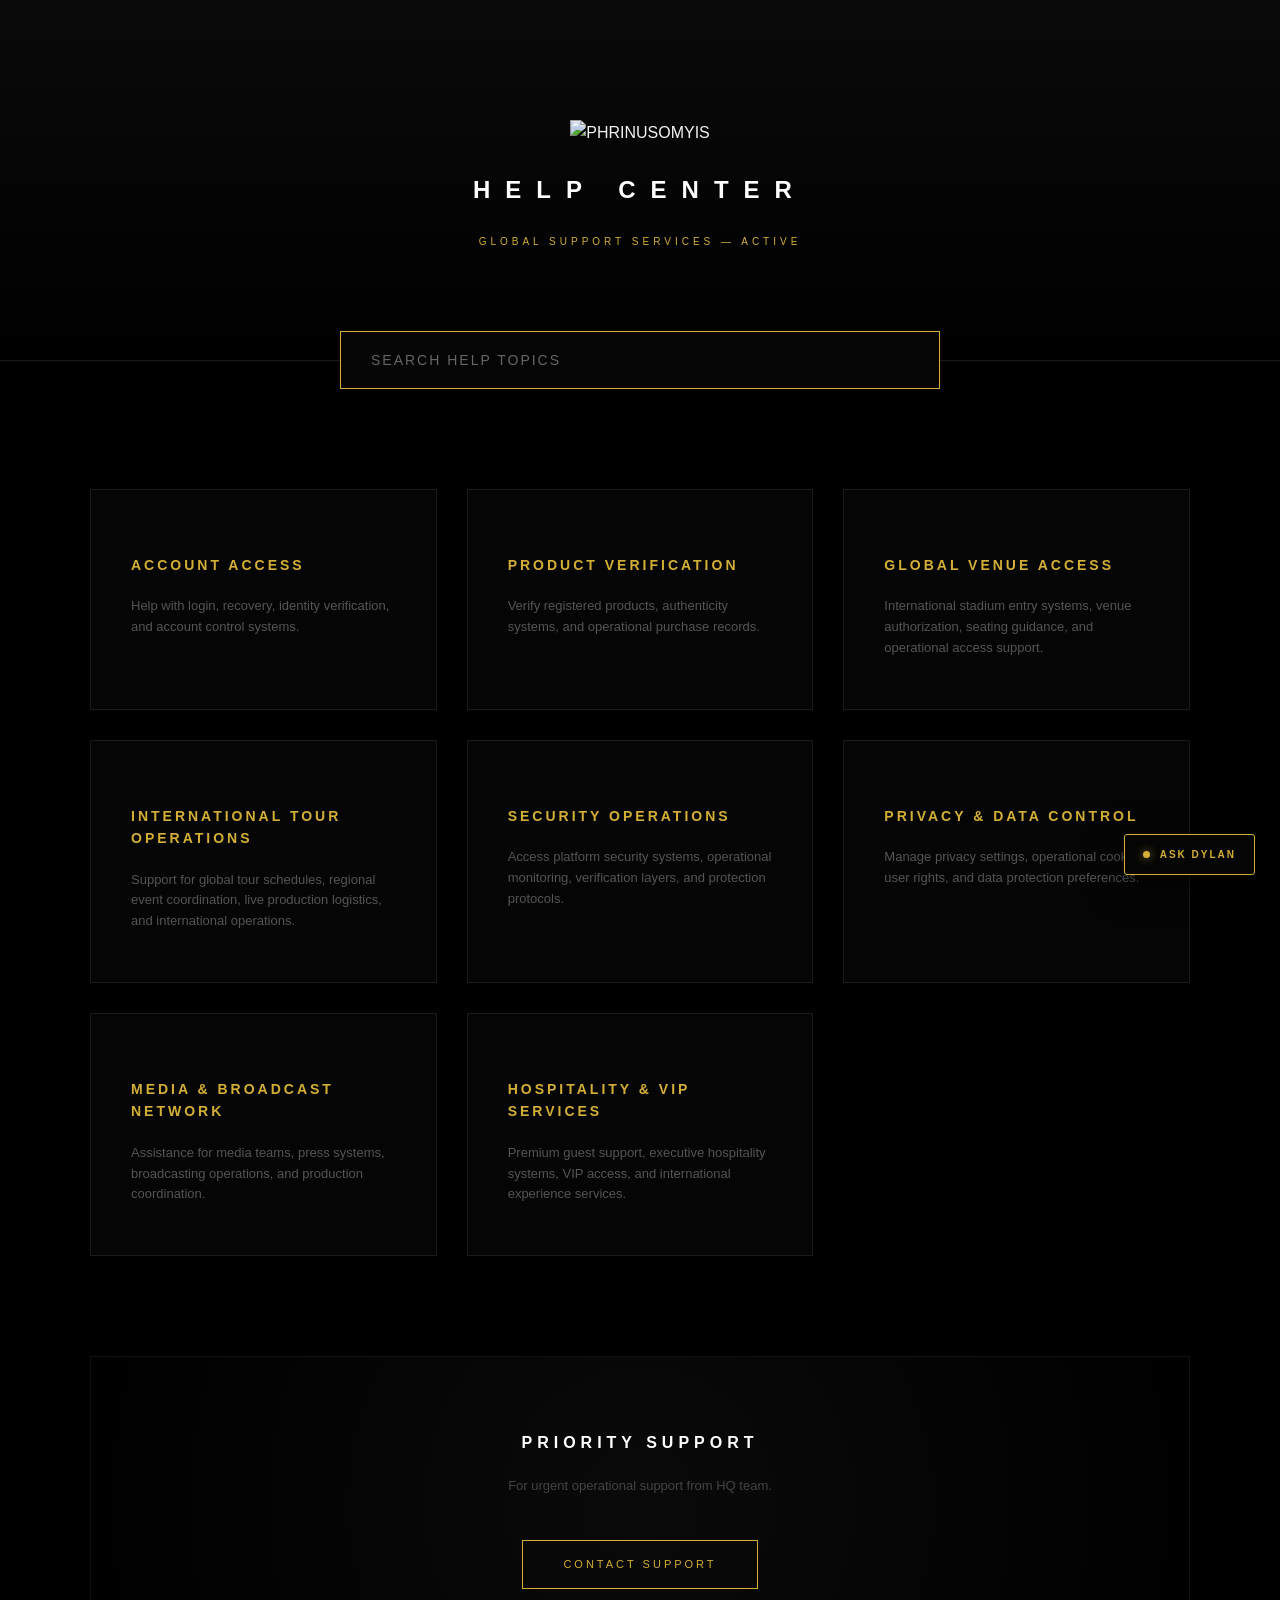
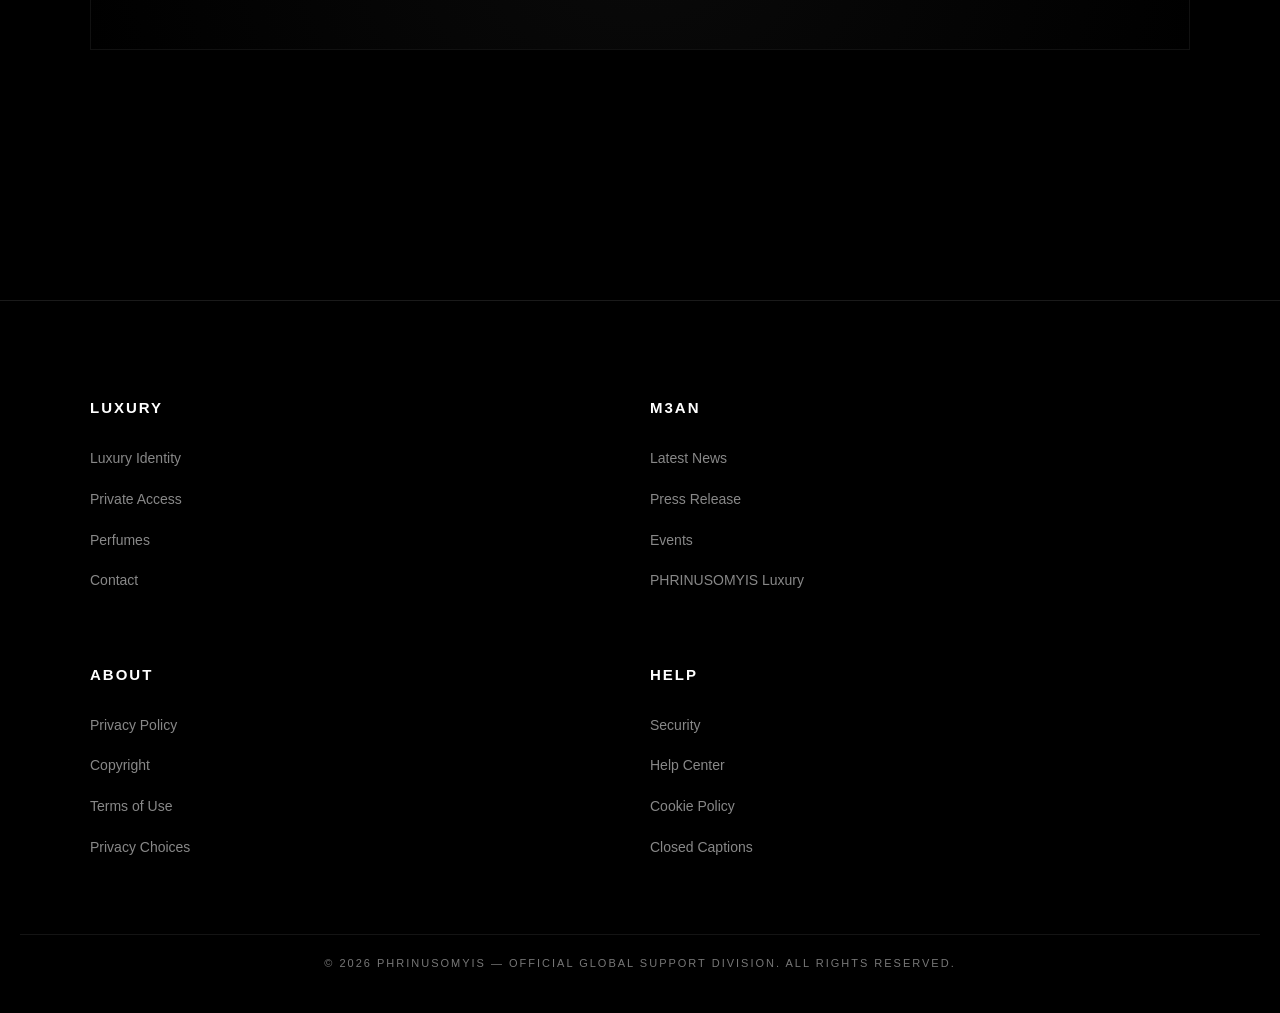
==== commit f86ba435: "Update help.html" ====
--- a/help.html
+++ b/help.html
@@ -1,1514 +1,2016 @@
 <!DOCTYPE html>
 <html lang="en">
 <head>
-    <meta charset="UTF-8">
-    <meta name="viewport" content="width=device-width, initial-scale=1.0">
-    <title>HELP CENTER | PHRINUSOMYIS GLOBAL</title>
-    <meta name="description" content="PHRINUSOMYIS Help Center — Global information, support and assistance.">
-    <meta name="keywords" content="PHRINUSOMYIS, Help Center, Support, Global Support, Customer Support">
-    <meta property="og:title" content="HELP CENTER | PHRINUSOMYIS GLOBAL">
-    <meta property="og:description" content="PHRINUSOMYIS Global Help Center.">
-    <meta property="og:image" content="https://phrinusomyis.com/phrinusomyis_logo.png">
-    <meta property="og:url" content="https://phrinusomyis.com/help.html">
-    <meta property="og:type" content="website">
-    <meta name="twitter:card" content="summary_large_image">
-    <meta name="twitter:title" content="HELP CENTER | PHRINUSOMYIS GLOBAL">
-    <meta name="twitter:description" content="PHRINUSOMYIS Global Help Center.">
-    <meta name="twitter:image" content="https://phrinusomyis.com/phrinusomyis_logo.png">
-    <meta name="theme-color" content="#050505">
-    <script type="application/ld+json">
-    {
-        "@context": "https://schema.org",
-        "@type": "HelpPage",
-        "name": "PHRINUSOMYIS Help Center",
-        "url": "https://phrinusomyis.com/help.html",
-        "description": "PHRINUSOMYIS Global Help Center.",
-        "publisher": {
-            "@type": "Organization",
-            "name": "PHRINUSOMYIS",
-            "url": "https://phrinusomyis.com"
-        },
-        "contactPoint": {
-            "@type": "ContactPoint",
-            "contactType": "customer support",
-            "email": "info@phrinusomyis.com"
-        }
+<meta charset="UTF-8">
+<meta name="viewport" content="width=device-width, initial-scale=1.0">
+<title>HELP CENTER | PHRINUSOMYIS GLOBAL</title>
+<meta name="title" content="HELP CENTER | PHRINUSOMYIS GLOBAL">
+<meta name="description" content="Access the PHRINUSOMYIS Global Support Division. Search our archives for account access, security protocols, product verification, and international tour operations.">
+<meta name="keywords" content="PHRINUSOMYIS Help, Support Division, Account Recovery, Product Verification, Stadium Access, Security Protocols, Brooklyn Archives">
+<meta name="author" content="PHRINUSOMYIS GLOBAL">
+<meta property="og:type" content="website">
+<meta property="og:url" content="https://phrinusomyis.com/help">
+<meta property="og:title" content="HELP CENTER | PHRINUSOMYIS GLOBAL">
+<meta property="og:description" content="Global Command Support. Search our operational archives and security layers for assistance.">
+<meta property="og:image" content="https://phrinusomyis.com/phrinusomyis_logo.png">
+<meta property="twitter:card" content="summary_large_image">
+<meta property="twitter:title" content="HELP CENTER | PHRINUSOMYIS GLOBAL">
+<meta property="twitter:description" content="Operational assistance for the PHRINUSOMYIS global network.">
+<meta name="theme-color" content="#050505">
+<meta name="apple-mobile-web-app-status-bar-style" content="black-translucent">
+<!-- =========================================================
+     STRUCTURED DATA
+========================================================= -->
+
+<script type="application/ld+json">
+
+{
+  "@context": "https://schema.org",
+  "@type": "HelpPage",
+  "name": "Help Center | PHRINUSOMYIS GLOBAL",
+  "description": "Official Global Support Division and knowledge archives for PHRINUSOMYIS. Access account support, product verification, and international operational guidance.",
+  "url": "https://phrinusomyis.com/help",
+
+  "publisher": {
+    "@type": "Organization",
+    "name": "PHRINUSOMYIS GLOBAL",
+    "logo": "https://phrinusomyis.com/phrinusomyis_logo.png",
+
+    "contactPoint": {
+      "@type": "ContactPoint",
+      "email": "info@phrinusomyis.com",
+      "contactType": "Priority Support",
+      "availableLanguage": "Global"
     }
-    </script>
-
-    <style>
-        :root {
-            --gold: #D4AF37;
-            --obsidian: #050505;
-            --black: #000000;
-            --white: #ffffff;
-            --muted: #a5a5a5;
-            --border: #1a1a1a;
-            --card: #0b0b0b;
-        }
-
-        * {
-            box-sizing: border-box;
-        }
-
-        html {
-            scroll-behavior: smooth;
-        }
-
-        body {
-            margin: 0;
-            background: var(--obsidian);
-            color: var(--white);
-            font-family: Arial, Helvetica, sans-serif;
-            line-height: 1.6;
-        }
-
-        a {
-            color: inherit;
-            text-decoration: none;
-        }
-
-        button,
-        input,
-        textarea {
-            font: inherit;
-        }
-
-        /* HEADER */
-
-        header {
-            border-bottom: 1px solid var(--border);
-            background: #050505;
-            padding: 18px 5%;
-        }
-
-        .header-inner {
-            max-width: 1250px;
-            margin: auto;
-            display: flex;
-            align-items: center;
-            justify-content: space-between;
-            gap: 25px;
-        }
-
-        .brand {
-            display: flex;
-            align-items: center;
-            gap: 14px;
-        }
-
-        .brand img {
-            width: 48px;
-            height: 48px;
-            object-fit: contain;
-        }
-
-        .brand-text {
-            display: flex;
-            flex-direction: column;
-        }
-
-        .brand-name {
-            color: var(--gold);
-            font-size: 15px;
-            font-weight: 700;
-            letter-spacing: 2px;
-        }
-
-        .brand-title {
-            color: #aaa;
-            font-size: 12px;
-            letter-spacing: 1px;
-        }
-
-        .status {
-            color: var(--gold);
-            font-size: 12px;
-            letter-spacing: 1px;
-        }
-
-        /* MAIN */
-
-        main {
-            max-width: 1250px;
-            margin: auto;
-            padding: 70px 5% 100px;
-        }
-
-        .hero {
-            text-align: center;
-            max-width: 850px;
-            margin: 0 auto 55px;
-        }
-
-        .hero h1 {
-            margin: 0 0 15px;
-            font-size: clamp(34px, 5vw, 58px);
-            letter-spacing: 1px;
-        }
-
-        .hero p {
-            margin: 0;
-            color: var(--muted);
-            font-size: 17px;
-        }
-
-        /* SEARCH */
-
-        .search-wrap {
-            max-width: 850px;
-            margin: 0 auto 45px;
-        }
-
-        .search-box {
-            display: flex;
-            align-items: center;
-            border: 1px solid #272727;
-            background: #0a0a0a;
-            border-radius: 8px;
-            overflow: hidden;
-        }
-
-        .search-box input {
-            width: 100%;
-            padding: 18px 20px;
-            background: transparent;
-            border: 0;
-            outline: none;
-            color: white;
-            font-size: 16px;
-        }
-
-        .search-box input::placeholder {
-            color: #777;
-        }
-
-        .search-results {
-            display: none;
-            margin-top: 10px;
-            border: 1px solid var(--border);
-            background: #090909;
-            border-radius: 8px;
-            overflow: hidden;
-        }
-
-        .search-result {
-            display: block;
-            padding: 15px 18px;
-            border-bottom: 1px solid var(--border);
-        }
-
-        .search-result:last-child {
-            border-bottom: 0;
-        }
-
-        .search-result strong {
-            display: block;
-            color: var(--gold);
-            margin-bottom: 4px;
-        }
-
-        .search-result span {
-            color: #999;
-            font-size: 13px;
-        }
-
-        /* HELP GRID */
-
-        .section-title {
-            margin-bottom: 25px;
-        }
-
-        .section-title h2 {
-            margin: 0;
-            font-size: 25px;
-        }
-
-        .section-title p {
-            color: #888;
-            margin: 7px 0 0;
-        }
-
-        .help-grid {
-            display: grid;
-            grid-template-columns: repeat(4, 1fr);
-            gap: 15px;
-            margin-bottom: 70px;
-        }
-
-        .help-card {
-            min-height: 180px;
-            padding: 25px;
-            border: 1px solid var(--border);
-            background: var(--card);
-            border-radius: 8px;
-            transition: .2s ease;
-        }
-
-        .help-card:hover {
-            border-color: #444;
-            transform: translateY(-2px);
-        }
-
-        .help-card h3 {
-            margin: 0 0 10px;
-            color: var(--gold);
-            font-size: 17px;
-        }
-
-        .help-card p {
-            color: #999;
-            font-size: 14px;
-            margin: 0;
-        }
-
-        /* PRIORITY SUPPORT */
-
-        .priority {
-            border: 1px solid var(--border);
-            padding: 35px;
-            background: #080808;
-            border-radius: 8px;
-            margin-bottom: 70px;
-        }
-
-        .priority h2 {
-            margin: 0 0 10px;
-        }
-
-        .priority p {
-            color: #999;
-            margin: 0 0 20px;
-        }
-
-        .mail-link {
-            color: var(--gold);
-        }
-
-        /* FOOTER */
-
-        footer {
-            border-top: 1px solid var(--border);
-            padding: 60px 5% 30px;
-            background: #030303;
-        }
-
-        .footer-grid {
-            max-width: 1250px;
-            margin: auto;
-            display: grid;
-            grid-template-columns: repeat(4, 1fr);
-            gap: 35px;
-        }
-
-        .footer-column h3 {
-            font-size: 12px;
-            color: var(--gold);
-            letter-spacing: 2px;
-            margin: 0 0 15px;
-        }
-
-        .footer-column a {
-            display: block;
-            color: #777;
-            font-size: 13px;
-            margin-bottom: 9px;
-        }
-
-        .footer-column a:hover {
-            color: white;
-        }
-
-        .copyright {
-            max-width: 1250px;
-            margin: 50px auto 0;
-            padding-top: 20px;
-            border-top: 1px solid var(--border);
-            color: #555;
-            font-size: 12px;
-        }
-
-        /* AI CHAT BUTTON */
-
-        #aiChatButton {
-            position: fixed;
-            right: 24px;
-            bottom: 24px;
-            z-index: 9998;
-            border: 1px solid var(--gold);
-            background: #050505;
-            color: var(--gold);
-            padding: 14px 20px;
-            border-radius: 50px;
-            cursor: pointer;
-            font-size: 12px;
-            font-weight: bold;
-            letter-spacing: 1.5px;
-            box-shadow: 0 10px 35px rgba(0,0,0,.5);
-        }
-
-        #aiChatButton:hover {
-            background: var(--gold);
-            color: black;
-        }
-
-        /* CHAT WINDOW */
-
-        #aiChatWindow {
-            position: fixed;
-            right: 24px;
-            bottom: 85px;
-            width: min(430px, calc(100vw - 30px));
-            height: min(650px, calc(100vh - 110px));
-            background: #080808;
-            border: 1px solid #292929;
-            border-radius: 12px;
-            z-index: 9999;
-            display: none;
-            flex-direction: column;
-            overflow: hidden;
-            box-shadow: 0 20px 70px rgba(0,0,0,.7);
-        }
-
-        .chat-header {
-            padding: 16px 18px;
-            border-bottom: 1px solid var(--border);
-            display: flex;
-            align-items: center;
-            gap: 12px;
-            background: #050505;
-        }
-
-        .chat-header img {
-            width: 38px;
-            height: 38px;
-            object-fit: contain;
-        }
-
-        .chat-header-info {
-            flex: 1;
-        }
-
-        .chat-header-info strong {
-            display: block;
-            color: white;
-            font-size: 14px;
-            letter-spacing: 1px;
-        }
-
-        .chat-header-info span {
-            display: block;
-            color: #777;
-            font-size: 11px;
-            margin-top: 2px;
-        }
-
-        #closeChat {
-            background: none;
-            border: 0;
-            color: #888;
-            cursor: pointer;
-            font-size: 22px;
-        }
-
-        #closeChat:hover {
-            color: white;
-        }
-
-        /* CHAT MESSAGES */
-
-        #chatMessages {
-            flex: 1;
-            overflow-y: auto;
-            padding: 20px;
-        }
-
-        .message {
-            display: flex;
-            margin-bottom: 15px;
-        }
-
-        .message.user {
-            justify-content: flex-end;
-        }
-
-        .message-bubble {
-            max-width: 85%;
-            padding: 12px 14px;
-            border-radius: 9px;
-            font-size: 14px;
-            white-space: pre-wrap;
-            word-wrap: break-word;
-        }
-
-        .message.bot .message-bubble {
-            background: #111;
-            border: 1px solid #202020;
-            color: #ddd;
-        }
-
-        .message.user .message-bubble {
-            background: var(--gold);
-            color: #050505;
-        }
-
-        /* CHAT INPUT */
-
-        .chat-input-area {
-            border-top: 1px solid var(--border);
-            padding: 12px;
-            background: #050505;
-        }
-
-        .chat-input-row {
-            display: flex;
-            gap: 8px;
-        }
-
-        #chatInput {
-            flex: 1;
-            min-width: 0;
-            resize: none;
-            min-height: 45px;
-            max-height: 110px;
-            padding: 12px;
-            background: #0d0d0d;
-            border: 1px solid #242424;
-            border-radius: 7px;
-            color: white;
-            outline: none;
-        }
-
-        #chatInput:focus {
-            border-color: #444;
-        }
-
-        #sendChat {
-            width: 48px;
-            border: 1px solid var(--gold);
-            background: var(--gold);
-            color: #000;
-            border-radius: 7px;
-            cursor: pointer;
-            font-weight: bold;
-        }
-
-        #sendChat:disabled {
-            opacity: .5;
-            cursor: not-allowed;
-        }
-
-        .typing {
-            color: #777;
-            font-size: 12px;
-            padding: 0 5px 10px;
-            display: none;
-        }
-
-        /* AGENT FORM */
-
-        #agentFormBox {
-            display: none;
-            padding: 18px;
-            border-top: 1px solid var(--border);
-            background: #090909;
-            max-height: 70%;
-            overflow-y: auto;
-        }
-
-        #agentFormBox h3 {
-            margin: 0 0 7px;
-            color: var(--gold);
-            font-size: 16px;
-        }
-
-        #agentFormBox p {
-            margin: 0 0 15px;
-            color: #888;
-            font-size: 12px;
-        }
-
-        .agent-field {
-            margin-bottom: 10px;
-        }
-
-        .agent-field label {
-            display: block;
-            color: #aaa;
-            font-size: 11px;
-            margin-bottom: 5px;
-        }
-
-        .agent-field input,
-        .agent-field textarea {
-            width: 100%;
-            padding: 10px;
-            background: #050505;
-            border: 1px solid #242424;
-            color: white;
-            border-radius: 6px;
-            outline: none;
-        }
-
-        .agent-field textarea {
-            min-height: 85px;
-            resize: vertical;
-        }
-
-        #agentSubmit {
-            width: 100%;
-            padding: 11px;
-            background: var(--gold);
-            border: 0;
-            border-radius: 6px;
-            cursor: pointer;
-            color: #000;
-            font-weight: bold;
-        }
-
-        .agent-status {
-            margin-top: 10px;
-            font-size: 12px;
-            display: none;
-        }
-
-        /* MOBILE */
-
-        @media (max-width: 900px) {
-            .help-grid {
-                grid-template-columns: repeat(2, 1fr);
-            }
-
-            .footer-grid {
-                grid-template-columns: repeat(2, 1fr);
-            }
-        }
-
-        @media (max-width: 600px) {
-            main {
-                padding-top: 45px;
-            }
-
-            .header-inner {
-                align-items: flex-start;
-            }
-
-            .status {
-                display: none;
-            }
-
-            .help-grid {
-                grid-template-columns: 1fr;
-            }
-
-            .footer-grid {
-                grid-template-columns: 1fr 1fr;
-            }
-
-            #aiChatWindow {
-                right: 10px;
-                bottom: 80px;
-                width: calc(100vw - 20px);
-                height: calc(100vh - 100px);
-            }
-
-            #aiChatButton {
-                right: 15px;
-                bottom: 15px;
-            }
-        }
-    </style>
+  },
+
+  "mainEntity": {
+    "@type": "ItemList",
+    "name": "Support Categories",
+
+    "itemListElement": [
+
+      {
+        "@type": "ListItem",
+        "position": 1,
+        "name": "Account Access",
+        "description": "Identity verification and account control systems."
+      },
+
+      {
+        "@type": "ListItem",
+        "position": 2,
+        "name": "Product Verification",
+        "description": "Authenticity systems and operational purchase records."
+      },
+
+      {
+        "@type": "ListItem",
+        "position": 3,
+        "name": "Global Venue Access",
+        "description": "International stadium entry and venue authorization."
+      },
+
+      {
+        "@type": "ListItem",
+        "position": 4,
+        "name": "International Tour Operations",
+        "description": "Global tour schedules and regional event coordination."
+      },
+
+      {
+        "@type": "ListItem",
+        "position": 5,
+        "name": "Security Operations",
+        "description": "Operational monitoring and protection protocols."
+      },
+
+      {
+        "@type": "ListItem",
+        "position": 6,
+        "name": "Privacy & Data Control",
+        "description": "User rights and data protection preferences."
+      }
+
+    ]
+  },
+
+  "potentialAction": {
+    "@type": "SearchAction",
+    "target": "https://phrinusomyis.com/help?q={search_term_string}",
+    "query-input": "required name=search_term_string"
+  },
+
+  "breadcrumb": {
+    "@type": "BreadcrumbList",
+
+    "itemListElement": [
+
+      {
+        "@type": "ListItem",
+        "position": 1,
+        "name": "Main",
+        "item": "https://phrinusomyis.com/"
+      },
+
+      {
+        "@type": "ListItem",
+        "position": 2,
+        "name": "Help Center",
+        "item": "https://phrinusomyis.com/help"
+      }
+
+    ]
+  }
+
+}
+
+</script>
+
+
+<style>
+
+/* =========================================================
+   GLOBAL
+========================================================= */
+
+:root {
+    --gold: #D4AF37;
+    --obsidian: #050505;
+    --border: #1a1a1a;
+}
+
+html,
+body {
+    margin: 0;
+    padding: 0;
+    background-color: #000;
+    color: #fff;
+    font-family: Arial, sans-serif;
+    line-height: 1.6;
+    overflow-x: hidden;
+}
+
+
+/* =========================================================
+   HEADER
+========================================================= */
+
+.help-header {
+    padding: 120px 20px 80px;
+    text-align: center;
+    border-bottom: 1px solid var(--border);
+    background: linear-gradient(to bottom, #0a0a0a, #000);
+}
+
+.help-logo {
+    width: 80px;
+    margin-bottom: 25px;
+    opacity: 0.95;
+}
+
+.help-header h1 {
+    font-size: 24px;
+    letter-spacing: 15px;
+    font-weight: 900;
+    text-transform: uppercase;
+    margin: 0;
+}
+
+.help-status {
+    color: var(--gold);
+    font-size: 10px;
+    letter-spacing: 4px;
+    text-transform: uppercase;
+    margin-top: 25px;
+    display: block;
+}
+
+
+/* =========================================================
+   LANGUAGE
+========================================================= */
+
+.language-bar {
+    margin-top: 30px;
+}
+
+#languageSwitcher {
+    background: transparent;
+    color: var(--gold);
+    border: 1px solid var(--gold);
+    border-radius: 4px;
+    padding: 8px 12px;
+    font-size: 10px;
+    letter-spacing: 1px;
+    text-transform: uppercase;
+    outline: none;
+    cursor: pointer;
+}
+
+#languageSwitcher option {
+    background: #000;
+    color: #fff;
+}
+
+
+/* =========================================================
+   SEARCH
+========================================================= */
+
+.search-wrap {
+    max-width: 600px;
+    margin: -30px auto 0;
+    padding: 0 20px;
+}
+
+.search-bar {
+    box-sizing: border-box;
+    width: 100%;
+    background-color: var(--obsidian);
+    border: 1px solid var(--gold);
+    padding: 20px 30px;
+    color: #fff;
+    font-size: 14px;
+    letter-spacing: 2px;
+    outline: none;
+    text-transform: uppercase;
+}
+
+.search-bar::placeholder {
+    color: #666;
+}
+
+
+/* =========================================================
+   SEARCH RESULTS
+========================================================= */
+
+#searchResults {
+    max-width: 700px;
+    margin: 40px auto;
+    padding: 0 20px;
+    display: none;
+}
+
+#resultBox {
+    border: 1px solid #1a1a1a;
+    background: #050505;
+    padding: 35px;
+    color: #777;
+    font-size: 13px;
+    line-height: 1.8;
+}
+
+
+/* =========================================================
+   MAIN
+========================================================= */
+
+.help-container {
+    max-width: 1100px;
+    margin: 100px auto;
+    padding: 0 20px 150px;
+}
+
+
+/* =========================================================
+   GRID
+========================================================= */
+
+.help-grid {
+    display: grid;
+    grid-template-columns: repeat(auto-fit, minmax(300px, 1fr));
+    gap: 30px;
+}
+
+
+/* =========================================================
+   CARDS
+========================================================= */
+
+.help-card {
+    background-color: #050505;
+    border: 1px solid var(--border);
+    padding: 50px 40px;
+    transition: all 0.4s ease;
+    cursor: pointer;
+}
+
+.help-card:hover {
+    border-color: var(--gold);
+    transform: translateY(-5px);
+}
+
+.help-card h3 {
+    font-size: 14px;
+    letter-spacing: 3px;
+    color: var(--gold);
+    text-transform: uppercase;
+    margin-bottom: 20px;
+}
+
+.help-card p {
+    color: #555;
+    font-size: 13px;
+    margin: 0;
+}
+
+
+/* =========================================================
+   SUPPORT
+========================================================= */
+
+.escalation-zone {
+    margin-top: 100px;
+    padding: 60px;
+    border: 1px solid #111;
+    text-align: center;
+    background: radial-gradient(
+        circle at center,
+        #0a0a0a 0%,
+        #000 100%
+    );
+}
+
+.escalation-zone h2 {
+    font-size: 16px;
+    letter-spacing: 5px;
+    text-transform: uppercase;
+    margin-bottom: 20px;
+}
+
+.escalation-zone p {
+    color: #444;
+    font-size: 13px;
+}
+
+.contact-btn {
+    display: inline-block;
+    margin-top: 30px;
+    padding: 15px 40px;
+    border: 1px solid var(--gold);
+    color: var(--gold);
+    text-decoration: none;
+    font-size: 11px;
+    letter-spacing: 3px;
+    text-transform: uppercase;
+    transition: all 0.3s;
+}
+
+.contact-btn:hover {
+    background-color: var(--gold);
+    color: #000;
+}
+
+
+/* =========================================================
+   FOOTER
+========================================================= */
+
+.phr-main-footer {
+    background-color: #000000;
+    color: #ffffff;
+    padding: 80px 20px 40px;
+    border-top: 1px solid #1a1a1a;
+    font-family: Arial, sans-serif;
+}
+
+.phr-footer-grid {
+    display: grid;
+    grid-template-columns: repeat(2, 1fr);
+    gap: 40px 20px;
+    max-width: 1100px;
+    margin: 0 auto 60px;
+}
+
+.phr-footer-section h3 {
+    color: #ffffff;
+    font-size: 15px;
+    font-weight: 900;
+    letter-spacing: 2px;
+    margin-bottom: 25px;
+    text-transform: uppercase;
+}
+
+.phr-footer-section ul {
+    list-style: none;
+    padding: 0;
+    margin: 0;
+}
+
+.phr-footer-section li {
+    margin-bottom: 15px;
+}
+
+.phr-footer-section a {
+    color: #888;
+    text-decoration: none;
+    font-size: 14px;
+    transition: color 0.3s;
+}
+
+.phr-footer-section a:hover {
+    color: #D4AF37;
+}
+
+.phr-global-bar {
+    max-width: 1100px;
+    margin: 0 auto;
+    padding-top: 40px;
+    border-top: 1px solid #1a1a1a;
+    text-align: center;
+}
+
+.phr-global-bar h3 {
+    font-size: 15px;
+    letter-spacing: 2px;
+    margin-bottom: 20px;
+    font-weight: 900;
+}
+
+.phr-hq-label {
+    color: #D4AF37;
+    font-weight: bold;
+}
+
+.phr-footer-bottom {
+    margin-top: 40px;
+    padding-top: 20px;
+    border-top: 1px solid rgba(255,255,255,0.08);
+    text-align: center;
+    color: #777;
+    font-size: 11px;
+    letter-spacing: 2px;
+    text-transform: uppercase;
+}
+
+
+/* =========================================================
+   DYLAN CHAT BUTTON
+========================================================= */
+
+#dylanOpenButton {
+    position: fixed;
+    right: 25px;
+    bottom: 25px;
+    z-index: 9998;
+
+    display: flex;
+    align-items: center;
+    gap: 10px;
+
+    background: #050505;
+    color: #D4AF37;
+
+    border: 1px solid #D4AF37;
+    border-radius: 3px;
+
+    padding: 14px 18px;
+
+    font-size: 10px;
+    font-weight: 700;
+    letter-spacing: 2px;
+    text-transform: uppercase;
+
+    cursor: pointer;
+
+    box-shadow: 0 10px 35px rgba(0,0,0,0.55);
+
+    transition:
+        background 0.25s ease,
+        color 0.25s ease,
+        transform 0.25s ease;
+}
+
+#dylanOpenButton:hover {
+    background: #D4AF37;
+    color: #000;
+    transform: translateY(-2px);
+}
+
+.dylan-button-dot {
+    width: 7px;
+    height: 7px;
+    border-radius: 50%;
+    background: #D4AF37;
+    box-shadow: 0 0 10px rgba(212,175,55,0.7);
+}
+
+
+/* =========================================================
+   DYLAN CHAT WINDOW
+========================================================= */
+
+#dylanChat {
+    position: fixed;
+    right: 25px;
+    bottom: 85px;
+    z-index: 9999;
+
+    width: 390px;
+    max-width: calc(100vw - 30px);
+    height: 570px;
+    max-height: calc(100vh - 110px);
+
+    display: none;
+    flex-direction: column;
+
+    background: #050505;
+    border: 1px solid #252525;
+
+    box-shadow:
+        0 25px 80px rgba(0,0,0,0.8);
+
+    overflow: hidden;
+}
+
+
+/* =========================================================
+   DYLAN HEADER
+========================================================= */
+
+.dylan-header {
+    flex-shrink: 0;
+
+    display: flex;
+    align-items: center;
+    justify-content: space-between;
+
+    padding: 16px 17px;
+
+    border-bottom: 1px solid #1b1b1b;
+    background: #080808;
+}
+
+.dylan-identity {
+    display: flex;
+    align-items: center;
+    gap: 11px;
+}
+
+.dylan-header-logo {
+    width: 31px;
+    height: 31px;
+    object-fit: contain;
+}
+
+.dylan-name {
+    font-size: 13px;
+    font-weight: 700;
+    letter-spacing: 2px;
+    text-transform: uppercase;
+    color: #fff;
+}
+
+.dylan-role {
+    margin-top: 2px;
+    font-size: 8px;
+    letter-spacing: 1.5px;
+    text-transform: uppercase;
+    color: #777;
+}
+
+#dylanCloseButton {
+    width: 32px;
+    height: 32px;
+
+    background: transparent;
+    border: 1px solid #222;
+
+    color: #777;
+    font-size: 18px;
+
+    cursor: pointer;
+}
+
+#dylanCloseButton:hover {
+    border-color: #D4AF37;
+    color: #D4AF37;
+}
+
+
+/* =========================================================
+   CHAT MESSAGES
+========================================================= */
+
+#dylanMessages {
+    flex: 1;
+
+    overflow-y: auto;
+
+    padding: 20px;
+
+    background:
+        radial-gradient(
+            circle at top,
+            rgba(212,175,55,0.035),
+            transparent 45%
+        ),
+        #030303;
+}
+
+.dylan-message-row {
+    display: flex;
+    margin-bottom: 17px;
+}
+
+.dylan-message-row.user {
+    justify-content: flex-end;
+}
+
+.dylan-message {
+    max-width: 84%;
+
+    padding: 12px 14px;
+
+    border: 1px solid #191919;
+
+    font-size: 13px;
+    line-height: 1.6;
+
+    white-space: pre-wrap;
+    word-wrap: break-word;
+}
+
+.dylan-message.assistant {
+    background: #080808;
+    color: #ddd;
+}
+
+.dylan-message.user {
+    background: #D4AF37;
+    color: #000;
+    border-color: #D4AF37;
+}
+
+
+/* =========================================================
+   TYPING INDICATOR
+========================================================= */
+
+.dylan-typing {
+    display: inline-flex;
+    align-items: center;
+    gap: 4px;
+}
+
+.dylan-typing span {
+    width: 5px;
+    height: 5px;
+
+    background: #777;
+    border-radius: 50%;
+
+    animation: dylanTyping 1.2s infinite ease-in-out;
+}
+
+.dylan-typing span:nth-child(2) {
+    animation-delay: 0.15s;
+}
+
+.dylan-typing span:nth-child(3) {
+    animation-delay: 0.30s;
+}
+
+@keyframes dylanTyping {
+
+    0%, 60%, 100% {
+        opacity: 0.25;
+        transform: translateY(0);
+    }
+
+    30% {
+        opacity: 1;
+        transform: translateY(-3px);
+    }
+
+}
+
+
+/* =========================================================
+   CHAT INPUT
+========================================================= */
+
+.dylan-input-area {
+    flex-shrink: 0;
+
+    display: flex;
+    align-items: center;
+    gap: 8px;
+
+    padding: 12px;
+
+    border-top: 1px solid #1b1b1b;
+    background: #070707;
+}
+
+#dylanInput {
+    flex: 1;
+
+    min-width: 0;
+
+    box-sizing: border-box;
+
+    background: #000;
+    color: #fff;
+
+    border: 1px solid #242424;
+
+    padding: 13px 12px;
+
+    outline: none;
+
+    font-family: Arial, sans-serif;
+    font-size: 13px;
+}
+
+#dylanInput:focus {
+    border-color: #D4AF37;
+}
+
+#dylanInput::placeholder {
+    color: #555;
+}
+
+#dylanSend {
+    flex-shrink: 0;
+
+    background: #D4AF37;
+    color: #000;
+
+    border: 1px solid #D4AF37;
+
+    padding: 13px 15px;
+
+    font-size: 10px;
+    font-weight: 700;
+    letter-spacing: 1px;
+    text-transform: uppercase;
+
+    cursor: pointer;
+}
+
+#dylanSend:hover {
+    background: #fff;
+    border-color: #fff;
+}
+
+#dylanSend:disabled {
+    opacity: 0.4;
+    cursor: not-allowed;
+}
+
+
+/* =========================================================
+   MOBILE
+========================================================= */
+
+@media (max-width: 767px) {
+
+    .help-header {
+        padding: 80px 20px 65px;
+    }
+
+    .help-header h1 {
+        font-size: 19px;
+        letter-spacing: 8px;
+    }
+
+    .help-container {
+        margin-top: 70px;
+    }
+
+    .help-card {
+        padding: 35px 25px;
+    }
+
+    .escalation-zone {
+        padding: 40px 25px;
+    }
+
+    .phr-footer-grid {
+        grid-template-columns: repeat(2, 1fr);
+    }
+
+    #dylanOpenButton {
+        right: 15px;
+        bottom: 15px;
+        padding: 13px 15px;
+    }
+
+    #dylanChat {
+        right: 10px;
+        bottom: 75px;
+
+        width: calc(100vw - 20px);
+        max-width: none;
+
+        height: calc(100vh - 100px);
+        max-height: 650px;
+    }
+
+}
+
+
+/* =========================================================
+   SCROLLBAR
+========================================================= */
+
+::-webkit-scrollbar {
+    width: 4px;
+}
+
+::-webkit-scrollbar-track {
+    background: #000;
+}
+
+::-webkit-scrollbar-thumb {
+    background: var(--gold);
+}
+
+</style>
+
 </head>
 
+
 <body>
 
-<header>
-    <div class="header-inner">
-
-        <div class="brand">
-            <img src="phrinusomyis_logo.png" alt="PHRINUSOMYIS">
-
-            <div class="brand-text">
-                <div class="brand-name">PHRINUSOMYIS</div>
-                <div class="brand-title">HELP CENTER</div>
+
+<!-- =========================================================
+     HEADER
+========================================================= -->
+
+<header class="help-header">
+
+    <img
+        src="phrinusomyis_logo.png"
+        class="help-logo"
+        alt="PHRINUSOMYIS"
+    >
+
+    <h1>Help Center</h1>
+
+    <span class="help-status">
+        Global Support Services — Active
+    </span>
+
+    <div class="language-bar">
+        <!-- Language switcher can be added here later if needed -->
+    </div>
+
+</header>
+
+
+<!-- =========================================================
+     SEARCH
+========================================================= -->
+
+<div class="search-wrap">
+
+    <input
+        type="text"
+        class="search-bar"
+        placeholder="Search Help Topics"
+        aria-label="Search Help Topics"
+    >
+
+</div>
+
+
+<div id="searchResults">
+
+    <div id="resultBox"></div>
+
+</div>
+
+
+<!-- =========================================================
+     MAIN CONTENT
+========================================================= -->
+
+<main class="help-container">
+
+    <div class="help-grid">
+
+
+        <div class="help-card">
+
+            <h3>Account Access</h3>
+
+            <p>
+                Help with login, recovery, identity verification,
+                and account control systems.
+            </p>
+
+        </div>
+
+
+        <div class="help-card">
+
+            <h3>Product Verification</h3>
+
+            <p>
+                Verify registered products, authenticity systems,
+                and operational purchase records.
+            </p>
+
+        </div>
+
+
+        <div class="help-card">
+
+            <h3>Global Venue Access</h3>
+
+            <p>
+                International stadium entry systems, venue authorization,
+                seating guidance, and operational access support.
+            </p>
+
+        </div>
+
+
+        <div class="help-card">
+
+            <h3>International Tour Operations</h3>
+
+            <p>
+                Support for global tour schedules, regional event coordination,
+                live production logistics, and international operations.
+            </p>
+
+        </div>
+
+
+        <div class="help-card">
+
+            <h3>Security Operations</h3>
+
+            <p>
+                Access platform security systems, operational monitoring,
+                verification layers, and protection protocols.
+            </p>
+
+        </div>
+
+
+        <div class="help-card">
+
+            <h3>Privacy &amp; Data Control</h3>
+
+            <p>
+                Manage privacy settings, operational cookies,
+                user rights, and data protection preferences.
+            </p>
+
+        </div>
+
+
+        <div class="help-card">
+
+            <h3>Media &amp; Broadcast Network</h3>
+
+            <p>
+                Assistance for media teams, press systems,
+                broadcasting operations, and production coordination.
+            </p>
+
+        </div>
+
+
+        <div class="help-card">
+
+            <h3>Hospitality &amp; VIP Services</h3>
+
+            <p>
+                Premium guest support, executive hospitality systems,
+                VIP access, and international experience services.
+            </p>
+
+        </div>
+
+
+    </div>
+
+
+    <!-- =====================================================
+         PRIORITY SUPPORT
+    ====================================================== -->
+
+    <section class="escalation-zone">
+
+        <h2>Priority Support</h2>
+
+        <p>
+            For urgent operational support from HQ team.
+        </p>
+
+        <a
+            href="mailto:info@phrinusomyis.com"
+            class="contact-btn"
+        >
+            Contact Support
+        </a>
+
+    </section>
+
+</main>
+
+
+<!-- =========================================================
+     FOOTER
+========================================================= -->
+
+<footer class="phr-main-footer">
+
+    <div class="phr-footer-grid">
+
+
+        <!-- LUXURY -->
+
+        <div class="phr-footer-section">
+
+            <h3>LUXURY</h3>
+
+            <ul>
+
+                <li>
+                    <a href="luxury">
+                        Luxury Identity
+                    </a>
+                </li>
+
+                <li>
+                    <a href="circle">
+                        Private Access
+                    </a>
+                </li>
+
+                <li>
+                    <a href="perfume">
+                        Perfumes
+                    </a>
+                </li>
+
+                <li>
+                    <a href="contact">
+                        Contact
+                    </a>
+                </li>
+
+            </ul>
+
+        </div>
+
+
+        <!-- M3AN -->
+
+        <div class="phr-footer-section">
+
+            <h3>M3AN</h3>
+
+            <ul>
+
+                <li>
+                    <a href="news">
+                        Latest News
+                    </a>
+                </li>
+
+                <li>
+                    <a href="press">
+                        Press Release
+                    </a>
+                </li>
+
+                <li>
+                    <a href="events">
+                        Events
+                    </a>
+                </li>
+
+                <li>
+                    <a href="luxury">
+                        PHRINUSOMYIS Luxury
+                    </a>
+                </li>
+
+            </ul>
+
+        </div>
+
+
+        <!-- ABOUT -->
+
+        <div class="phr-footer-section">
+
+            <h3>ABOUT</h3>
+
+            <ul>
+
+                <li>
+                    <a href="policy">
+                        Privacy Policy
+                    </a>
+                </li>
+
+                <li>
+                    <a href="copyright">
+                        Copyright
+                    </a>
+                </li>
+
+                <li>
+                    <a href="terms">
+                        Terms of Use
+                    </a>
+                </li>
+
+                <li>
+                    <a href="privacy">
+                        Privacy Choices
+                    </a>
+                </li>
+
+            </ul>
+
+        </div>
+
+
+        <!-- HELP -->
+
+        <div class="phr-footer-section">
+
+            <h3>HELP</h3>
+
+            <ul>
+
+                <li>
+                    <a href="security">
+                        Security
+                    </a>
+                </li>
+
+                <li>
+                    <a href="help">
+                        Help Center
+                    </a>
+                </li>
+
+                <li>
+                    <a href="cookies">
+                        Cookie Policy
+                    </a>
+                </li>
+
+                <li>
+                    <a href="close">
+                        Closed Captions
+                    </a>
+                </li>
+
+            </ul>
+
+        </div>
+
+
+    </div>
+
+
+    <div class="phr-footer-bottom">
+
+        © 2026 PHRINUSOMYIS — Official Global Support Division.
+        All Rights Reserved.
+
+    </div>
+
+</footer>
+
+
+<!-- =========================================================
+     DYLAN CHAT BUTTON
+========================================================= -->
+
+<button
+    id="dylanOpenButton"
+    type="button"
+    aria-label="Open Dylan AI Assistant"
+>
+
+    <span class="dylan-button-dot"></span>
+
+    <span>
+        ASK DYLAN
+    </span>
+
+</button>
+
+
+<!-- =========================================================
+     DYLAN CHAT
+========================================================= -->
+
+<div
+    id="dylanChat"
+    aria-label="Dylan AI Assistant"
+>
+
+
+    <div class="dylan-header">
+
+        <div class="dylan-identity">
+
+            <img
+                src="phrinusomyis_logo.png"
+                class="dylan-header-logo"
+                alt="PHRINUSOMYIS"
+            >
+
+            <div>
+
+                <div class="dylan-name">
+                    Dylan
+                </div>
+
+                <div class="dylan-role">
+                    PHRINUSOMYIS AI Assist
+                </div>
+
             </div>
+
         </div>
 
-        <div class="status">
-            GLOBAL SUPPORT SERVICES — ACTIVE
-        </div>
-
-    </div>
-</header>
-
-
-<main>
-
-    <section class="hero">
-        <h1>Help Center</h1>
-        <p>
-            Find information about PHRINUSOMYIS and access global support.
-        </p>
-    </section>
-
-
-    <section class="search-wrap">
-
-        <div class="search-box">
-            <input
-                type="text"
-                id="siteSearch"
-                placeholder="Search the PHRINUSOMYIS website..."
-                autocomplete="off"
-            >
-        </div>
-
-        <div id="searchResults" class="search-results"></div>
-
-    </section>
-
-
-    <section>
-
-        <div class="section-title">
-            <h2>Support</h2>
-            <p>Information and assistance across PHRINUSOMYIS services.</p>
-        </div>
-
-
-        <div class="help-grid">
-
-            <a class="help-card" href="contact.html">
-                <h3>Account Access</h3>
-                <p>
-                    Information about access, account questions and general assistance.
-                </p>
-            </a>
-
-            <a class="help-card" href="id.html">
-                <h3>Product Verification</h3>
-                <p>
-                    Information relating to verification and product-related enquiries.
-                </p>
-            </a>
-
-            <a class="help-card" href="events.html">
-                <h3>Global Venue Access</h3>
-                <p>
-                    Information relating to venues, events and access.
-                </p>
-            </a>
-
-            <a class="help-card" href="events.html">
-                <h3>International Tour Operations</h3>
-                <p>
-                    Information about international events and related operations.
-                </p>
-            </a>
-
-            <a class="help-card" href="security.html">
-                <h3>Security Operations</h3>
-                <p>
-                    Security information and reporting.
-                </p>
-            </a>
-
-            <a class="help-card" href="privacy.html">
-                <h3>Privacy & Data Control</h3>
-                <p>
-                    Privacy information and data-related requests.
-                </p>
-            </a>
-
-            <a class="help-card" href="press.html">
-                <h3>Media & Broadcast Network</h3>
-                <p>
-                    Information for media, press and broadcast enquiries.
-                </p>
-            </a>
-
-            <a class="help-card" href="contact.html">
-                <h3>Hospitality & VIP Services</h3>
-                <p>
-                    Contact the PHRINUSOMYIS team regarding hospitality and VIP enquiries.
-                </p>
-            </a>
-
-        </div>
-
-    </section>
-
-
-    <section class="priority">
-
-        <h2>Priority Support</h2>
-
-        <p>
-            For direct enquiries, you can contact the PHRINUSOMYIS team.
-        </p>
-
-        <a
-            class="mail-link"
-            href="mailto:info@phrinusomyis.com"
+
+        <button
+            id="dylanCloseButton"
+            type="button"
+            aria-label="Close Dylan"
         >
-            info@phrinusomyis.com
-        </a>
-
-    </section>
-
-</main>
-
-
-<footer>
-
-    <div class="footer-grid">
-
-        <div class="footer-column">
-            <h3>LUXURY</h3>
-            <a href="luxury.html">Luxury</a>
-            <a href="circle.html">Circle</a>
-            <a href="perfume.html">Perfume</a>
-            <a href="contact.html">Contact</a>
-        </div>
-
-        <div class="footer-column">
-            <h3>M3AN</h3>
-            <a href="news.html">News</a>
-            <a href="press.html">Press</a>
-            <a href="events.html">Events</a>
-            <a href="luxury.html">Luxury</a>
-        </div>
-
-        <div class="footer-column">
-            <h3>ABOUT</h3>
-            <a href="policy.html">Policy</a>
-            <a href="copyright.html">Copyright</a>
-            <a href="terms.html">Terms</a>
-            <a href="privacy.html">Privacy</a>
-        </div>
-
-        <div class="footer-column">
-            <h3>HELP</h3>
-            <a href="security.html">Security</a>
-            <a href="help.html">Help Center</a>
-            <a href="cookies.html">Cookies</a>
-            <a href="close.html">Close</a>
-        </div>
-
-    </div>
-
-    <div class="copyright">
-        © PHRINUSOMYIS. All rights reserved.
-    </div>
-
-</footer>
-
-
-<!-- ========================================================= -->
-<!-- PHRINUSOMYIS AI SUPPORT CHATBOT -->
-<!-- ========================================================= -->
-
-<button id="aiChatButton" type="button">
-    AI SUPPORT
-</button>
-
-
-<div id="aiChatWindow">
-
-    <div class="chat-header">
-
-        <img
-            src="phrinusomyis_logo.png"
-            alt="PHRINUSOMYIS"
-        >
-
-        <div class="chat-header-info">
-            <strong>PHRINUSOMYIS</strong>
-            <span>GLOBAL INFORMATION ASSISTANT</span>
-        </div>
-
-        <button id="closeChat" type="button" aria-label="Close">
             ×
         </button>
 
     </div>
 
 
-    <div id="chatMessages">
-
-        <div class="message bot">
-            <div class="message-bubble">
-                Welcome to PHRINUSOMYIS. How can I help you today?
+    <div
+        id="dylanMessages"
+        aria-live="polite"
+    ></div>
+
+
+    <div class="dylan-input-area">
+
+        <input
+            type="text"
+            id="dylanInput"
+            placeholder="Ask Dylan anything..."
+            autocomplete="off"
+            maxlength="2000"
+            aria-label="Message Dylan"
+        >
+
+        <button
+            id="dylanSend"
+            type="button"
+        >
+            Send
+        </button>
+
+    </div>
+
+
+</div>
+
+
+<script>
+
+document.addEventListener("DOMContentLoaded", function () {
+
+
+    /* =========================================================
+       1. LANGUAGE SYSTEM
+    ========================================================== */
+
+    const switcher =
+        document.getElementById("languageSwitcher");
+
+    if (switcher) {
+
+        switcher.addEventListener("change", function () {
+
+            localStorage.setItem(
+                "site_lang",
+                this.value
+            );
+
+        });
+
+    }
+
+
+    /* =========================================================
+       2. SEARCH SYSTEM
+    ========================================================== */
+
+    const sitePages = [
+
+        "index.html",
+        "events.html",
+        "news.html",
+        "press.html",
+        "luxury.html",
+        "circle.html",
+        "id.html",
+        "it.html",
+        "ja.html",
+        "de.html",
+        "perfume.html",
+        "contact.html",
+        "policy.html",
+        "copyright.html",
+        "terms.html",
+        "privacy.html",
+        "security.html",
+        "fr.html",
+        "cookies.html",
+        "close.html",
+        "zh.html",
+        "hi.html",
+        "ko.html",
+        "ru.html",
+        "es.html"
+
+    ];
+
+
+    let globalKnowledgeBase = [
+
+        {
+            text: "security protocols protection",
+            original:
+                "Security protocols and protection systems.",
+            source: "SYSTEM"
+        },
+
+        {
+            text: "privacy settings data control",
+            original:
+                "Privacy settings and data control.",
+            source: "SYSTEM"
+        },
+
+        {
+            text: "ticket support events",
+            original:
+                "Ticket support and events.",
+            source: "SYSTEM"
+        }
+
+    ];
+
+
+    const searchInput =
+        document.querySelector(".search-bar");
+
+    const resultsContainer =
+        document.getElementById("searchResults");
+
+    const resultBox =
+        document.getElementById("resultBox");
+
+
+    async function crawlSite() {
+
+        for (let url of sitePages) {
+
+            try {
+
+                const response =
+                    await fetch(url);
+
+                if (!response.ok) {
+                    continue;
+                }
+
+                const text =
+                    await response.text();
+
+                const parser =
+                    new DOMParser();
+
+                const doc =
+                    parser.parseFromString(
+                        text,
+                        "text/html"
+                    );
+
+                const content =
+                    doc.querySelectorAll(
+                        "h1, h2, h3, p, .support-text"
+                    );
+
+
+                content.forEach(function (el) {
+
+                    const cleanText =
+                        el.innerText.trim();
+
+                    if (cleanText.length > 5) {
+
+                        globalKnowledgeBase.push({
+
+                            text:
+                                cleanText.toLowerCase(),
+
+                            original:
+                                cleanText,
+
+                            source:
+                                url
+                                    .replace(".html", "")
+                                    .toUpperCase()
+
+                        });
+
+                    }
+
+                });
+
+
+            } catch (e) {
+
+                console.warn(
+                    "Could not index: " + url
+                );
+
+            }
+
+        }
+
+    }
+
+
+    crawlSite();
+
+
+    if (
+        searchInput &&
+        resultBox &&
+        resultsContainer
+    ) {
+
+        searchInput.addEventListener(
+            "input",
+            function () {
+
+                const query =
+                    this.value
+                        .toLowerCase()
+                        .trim();
+
+
+                if (query.length < 2) {
+
+                    resultsContainer.style.display =
+                        "none";
+
+                    return;
+
+                }
+
+
+                let matches =
+                    globalKnowledgeBase.filter(
+                        function (item) {
+
+                            return item.text.includes(
+                                query
+                            );
+
+                        }
+                    );
+
+
+                if (matches.length > 0) {
+
+
+                    const uniqueResults =
+                        [
+                            ...new Map(
+                                matches.map(
+                                    function (m) {
+
+                                        return [
+                                            m.original,
+                                            m
+                                        ];
+
+                                    }
+                                )
+                            ).values()
+                        ];
+
+
+                    resultBox.innerHTML =
+                        uniqueResults
+                            .slice(0, 6)
+                            .map(function (match) {
+
+                                return `
+
+                                    <div style="
+                                        margin-bottom:15px;
+                                        padding:15px;
+                                        border-left:2px solid #D4AF37;
+                                        background:rgba(255,255,255,0.03);
+                                    ">
+
+                                        <span style="
+                                            display:block;
+                                            font-size:9px;
+                                            color:#D4AF37;
+                                            letter-spacing:2px;
+                                            text-transform:uppercase;
+                                            margin-bottom:8px;
+                                        ">
+
+                                            ARCHIVE:
+                                            ${escapeHtml(match.source)}
+
+                                        </span>
+
+
+                                        <p style="
+                                            color:#ffffff;
+                                            margin:0;
+                                            font-size:14px;
+                                            line-height:1.5;
+                                        ">
+
+                                            ${escapeHtml(match.original)}
+
+                                        </p>
+
+                                    </div>
+
+                                `;
+
+                            })
+                            .join("");
+
+
+                } else {
+
+
+                    resultBox.innerHTML = `
+
+                        <div style="
+                            padding:20px;
+                            color:#444;
+                            text-align:center;
+                        ">
+
+                            NO DATA MATCHES IN
+                            BROOKLYN ARCHIVES
+
+                        </div>
+
+                    `;
+
+                }
+
+
+                resultsContainer.style.display =
+                    "block";
+
+            }
+        );
+
+    }
+
+
+    /* =========================================================
+       SEARCH HTML PROTECTION
+    ========================================================== */
+
+    function escapeHtml(value) {
+
+        return String(value)
+            .replace(/&/g, "&amp;")
+            .replace(/</g, "&lt;")
+            .replace(/>/g, "&gt;")
+            .replace(/"/g, "&quot;")
+            .replace(/'/g, "&#039;");
+
+    }
+
+
+    /* =========================================================
+       3. DYLAN AI ASSISTANT
+    ========================================================== */
+
+
+    /*
+       IMPORTANT:
+
+       Replace this URL with your Cloudflare Worker URL.
+
+       Example:
+
+       https://phrinusomyis-dylan.yourname.workers.dev
+    */
+
+    const DYLAN_API_URL =
+        "https://YOUR-WORKER-NAME.YOUR-SUBDOMAIN.workers.dev";
+
+
+    const dylanOpenButton =
+        document.getElementById("dylanOpenButton");
+
+    const dylanCloseButton =
+        document.getElementById("dylanCloseButton");
+
+    const dylanChat =
+        document.getElementById("dylanChat");
+
+    const dylanMessages =
+        document.getElementById("dylanMessages");
+
+    const dylanInput =
+        document.getElementById("dylanInput");
+
+    const dylanSend =
+        document.getElementById("dylanSend");
+
+
+    /*
+       Conversation memory for the current
+       browser session.
+    */
+
+    let dylanConversation = [];
+
+    let dylanBusy = false;
+
+
+    /* =========================================================
+       OPEN CHAT
+    ========================================================== */
+
+    function openDylan() {
+
+        dylanChat.style.display =
+            "flex";
+
+        dylanInput.focus();
+
+
+        if (
+            dylanMessages.children.length === 0
+        ) {
+
+            addDylanMessage(
+
+                "assistant",
+
+                "Welcome to PHRINUSOMYIS. I'm Dylan. How can I help you today?"
+
+            );
+
+        }
+
+    }
+
+
+    /* =========================================================
+       CLOSE CHAT
+    ========================================================== */
+
+    function closeDylan() {
+
+        dylanChat.style.display =
+            "none";
+
+    }
+
+
+    dylanOpenButton.addEventListener(
+        "click",
+        openDylan
+    );
+
+
+    dylanCloseButton.addEventListener(
+        "click",
+        closeDylan
+    );
+
+
+    /* =========================================================
+       ADD MESSAGE
+    ========================================================== */
+
+    function addDylanMessage(
+        role,
+        text
+    ) {
+
+        const row =
+            document.createElement("div");
+
+        row.className =
+            "dylan-message-row " +
+            role;
+
+
+        const message =
+            document.createElement("div");
+
+        message.className =
+            "dylan-message " +
+            role;
+
+
+        /*
+           textContent is intentional.
+           It prevents HTML/script injection.
+        */
+
+        message.textContent =
+            text;
+
+
+        row.appendChild(message);
+
+        dylanMessages.appendChild(row);
+
+
+        dylanMessages.scrollTop =
+            dylanMessages.scrollHeight;
+
+
+        return row;
+
+    }
+
+
+    /* =========================================================
+       TYPING INDICATOR
+    ========================================================== */
+
+    function addTypingIndicator() {
+
+        const row =
+            document.createElement("div");
+
+        row.className =
+            "dylan-message-row assistant";
+
+
+        const message =
+            document.createElement("div");
+
+        message.className =
+            "dylan-message assistant";
+
+
+        message.innerHTML = `
+
+            <div class="dylan-typing">
+
+                <span></span>
+                <span></span>
+                <span></span>
+
             </div>
-        </div>
-
-    </div>
-
-
-    <div id="typingIndicator" class="typing">
-        PHRINUSOMYIS is typing...
-    </div>
-
-
-    <!-- HUMAN SUPPORT FORM -->
-
-    <div id="agentFormBox">
-
-        <h3>Contact the PHRINUSOMYIS Team</h3>
-
-        <p>
-            Please send your name, email address and message.
-            Your request will be forwarded to our team at
-            info@phrinusomyis.com.
-        </p>
-
-        <form id="agentForm">
-
-            <div class="agent-field">
-                <label for="agentName">Name</label>
-
-                <input
-                    type="text"
-                    id="agentName"
-                    name="name"
-                    required
-                >
-            </div>
-
-
-            <div class="agent-field">
-                <label for="agentEmail">Email</label>
-
-                <input
-                    type="email"
-                    id="agentEmail"
-                    name="email"
-                    required
-                >
-            </div>
-
-
-            <div class="agent-field">
-                <label for="agentMessage">Message</label>
-
-                <textarea
-                    id="agentMessage"
-                    name="message"
-                    required
-                ></textarea>
-            </div>
-
-
-            <button id="agentSubmit" type="submit">
-                SEND MESSAGE
-            </button>
-
-            <div
-                id="agentStatus"
-                class="agent-status"
-            ></div>
-
-        </form>
-
-    </div>
-
-
-    <div class="chat-input-area">
-
-        <div class="chat-input-row">
-
-            <textarea
-                id="chatInput"
-                placeholder="Ask PHRINUSOMYIS..."
-                rows="1"
-            ></textarea>
-
-            <button
-                id="sendChat"
-                type="button"
-            >
-                ↑
-            </button>
-
-        </div>
-
-    </div>
-
-</div>
-
-
-<script>
-
-/* =========================================================
-   SITE SEARCH
-========================================================= */
-
-const sitePages = [
-    "index.html",
-    "events.html",
-    "news.html",
-    "press.html",
-    "luxury.html",
-    "circle.html",
-    "id.html",
-    "it.html",
-    "ja.html",
-    "de.html",
-    "perfume.html",
-    "contact.html",
-    "policy.html",
-    "copyright.html",
-    "terms.html",
-    "privacy.html",
-    "security.html",
-    "fr.html",
-    "cookies.html",
-    "close.html",
-    "zh.html",
-    "hi.html",
-    "ko.html",
-    "ru.html",
-    "es.html"
-];
-
-const searchInput = document.getElementById("siteSearch");
-const searchResults = document.getElementById("searchResults");
-
-let searchIndex = [];
-
-
-async function buildSearchIndex() {
-
-    const results = [];
-
-    for (const page of sitePages) {
+
+        `;
+
+
+        row.appendChild(message);
+
+        dylanMessages.appendChild(row);
+
+
+        dylanMessages.scrollTop =
+            dylanMessages.scrollHeight;
+
+
+        return row;
+
+    }
+
+
+    /* =========================================================
+       SEND MESSAGE
+    ========================================================== */
+
+    async function sendDylanMessage() {
+
+
+        if (dylanBusy) {
+            return;
+        }
+
+
+        const message =
+            dylanInput.value.trim();
+
+
+        if (!message) {
+            return;
+        }
+
+
+        dylanBusy = true;
+
+        dylanSend.disabled = true;
+
+        dylanInput.disabled = true;
+
+
+        addDylanMessage(
+            "user",
+            message
+        );
+
+
+        dylanConversation.push({
+
+            role: "user",
+
+            content: message
+
+        });
+
+
+        dylanInput.value = "";
+
+
+        const typing =
+            addTypingIndicator();
+
 
         try {
 
-            const response = await fetch(page);
-
-            if (!response.ok) {
-                continue;
-            }
-
-            const html = await response.text();
-
-            const parser = new DOMParser();
-            const doc = parser.parseFromString(html, "text/html");
-
-            const title =
-                doc.querySelector("title")?.textContent ||
-                page;
-
-            const elements = doc.querySelectorAll(
-                "h1,h2,h3,p,.support-text"
-            );
-
-            let text = "";
-
-            elements.forEach(element => {
-                text += " " + element.textContent;
-            });
-
-            results.push({
-                page,
-                title,
-                text: text.trim()
-            });
-
-        } catch (error) {
-            console.log("Search error:", page);
-        }
-    }
-
-    searchIndex = results;
-}
-
-
-function escapeHTML(value) {
-
-    return value
-        .replace(/&/g, "&amp;")
-        .replace(/</g, "&lt;")
-        .replace(/>/g, "&gt;")
-        .replace(/"/g, "&quot;")
-        .replace(/'/g, "&#039;");
-}
-
-
-function performSearch(query) {
-
-    const cleanQuery = query.trim().toLowerCase();
-
-    if (!cleanQuery) {
-        searchResults.style.display = "none";
-        searchResults.innerHTML = "";
-        return;
-    }
-
-    const words = cleanQuery
-        .split(/\s+/)
-        .filter(Boolean);
-
-    const matches = searchIndex
-        .map(item => {
-
-            const haystack =
-                (item.title + " " + item.text).toLowerCase();
-
-            let score = 0;
-
-            words.forEach(word => {
-
-                if (haystack.includes(word)) {
-                    score++;
-                }
-
-                if (item.title.toLowerCase().includes(word)) {
-                    score += 2;
-                }
-
-            });
-
-            return {
-                ...item,
-                score
-            };
-
-        })
-        .filter(item => item.score > 0)
-        .sort((a, b) => b.score - a.score)
-        .slice(0, 8);
-
-
-    if (!matches.length) {
-
-        searchResults.style.display = "block";
-
-        searchResults.innerHTML = `
-            <div class="search-result">
-                <strong>No results found</strong>
-                <span>Try another search.</span>
-            </div>
-        `;
-
-        return;
-    }
-
-
-    searchResults.style.display = "block";
-
-    searchResults.innerHTML = matches.map(item => {
-
-        return `
-            <a
-                class="search-result"
-                href="${encodeURI(item.page)}"
-            >
-                <strong>${escapeHTML(item.title)}</strong>
-                <span>
-                    ${escapeHTML(item.text.substring(0, 180))}...
-                </span>
-            </a>
-        `;
-
-    }).join("");
-}
-
-
-searchInput.addEventListener(
-    "input",
-    () => performSearch(searchInput.value)
-);
-
-buildSearchIndex();
-
-
-/* =========================================================
-   AI CHAT
-========================================================= */
-
-const aiChatButton =
-    document.getElementById("aiChatButton");
-
-const aiChatWindow =
-    document.getElementById("aiChatWindow");
-
-const closeChat =
-    document.getElementById("closeChat");
-
-const chatMessages =
-    document.getElementById("chatMessages");
-
-const chatInput =
-    document.getElementById("chatInput");
-
-const sendChat =
-    document.getElementById("sendChat");
-
-const typingIndicator =
-    document.getElementById("typingIndicator");
-
-const agentFormBox =
-    document.getElementById("agentFormBox");
-
-const agentForm =
-    document.getElementById("agentForm");
-
-const agentStatus =
-    document.getElementById("agentStatus");
-
-
-let chatHistory = [];
-
-
-aiChatButton.addEventListener("click", () => {
-
-    aiChatWindow.style.display = "flex";
-
-    setTimeout(() => {
-        chatInput.focus();
-    }, 100);
-
-});
-
-
-closeChat.addEventListener("click", () => {
-
-    aiChatWindow.style.display = "none";
-
-});
-
-
-function addMessage(role, text) {
-
-    const wrapper =
-        document.createElement("div");
-
-    wrapper.className =
-        "message " + role;
-
-
-    const bubble =
-        document.createElement("div");
-
-    bubble.className =
-        "message-bubble";
-
-    bubble.textContent = text;
-
-
-    wrapper.appendChild(bubble);
-
-    chatMessages.appendChild(wrapper);
-
-
-    chatMessages.scrollTop =
-        chatMessages.scrollHeight;
-}
-
-
-function addBotMessage(text) {
-    addMessage("bot", text);
-}
-
-
-function addUserMessage(text) {
-    addMessage("user", text);
-}
-
-
-function wantsAgent(text) {
-
-    const lower =
-        text.toLowerCase();
-
-    const phrases = [
-
-        "speak with an agent",
-        "talk to an agent",
-        "speak to an agent",
-        "contact an agent",
-        "human support",
-        "human representative",
-        "speak with someone",
-        "speak to someone",
-        "talk to someone",
-        "talk with someone",
-        "customer service",
-        "speak with a person",
-        "talk to a person",
-        "human assistance",
-        "contact support",
-        "contact the team",
-        "speak with the team"
-
-    ];
-
-    return phrases.some(
-        phrase => lower.includes(phrase)
-    );
-}
-
-
-function showAgentForm() {
-
-    agentFormBox.style.display = "block";
-
-    setTimeout(() => {
-
-        agentFormBox.scrollIntoView({
-            behavior: "smooth",
-            block: "nearest"
-        });
-
-    }, 100);
-
-}
-
-
-async function sendMessage() {
-
-    const message =
-        chatInput.value.trim();
-
-    if (!message) {
-        return;
-    }
-
-
-    addUserMessage(message);
-
-    chatInput.value = "";
-
-    chatInput.style.height = "auto";
-
-    chatHistory.push({
-        role: "user",
-        content: message
-    });
-
-
-    if (wantsAgent(message)) {
-
-        addBotMessage(
-            "Of course. If you would like to speak with a member of the PHRINUSOMYIS team, please send your name, email address and message below. Your request will be forwarded to our team at info@phrinusomyis.com."
-        );
-
-        showAgentForm();
-
-        return;
-    }
-
-
-    sendChat.disabled = true;
-
-    typingIndicator.style.display = "block";
-
-
-    try {
-
-        const response =
-            await fetch("api/chat.php", {
-
-                method: "POST",
-
-                headers: {
-                    "Content-Type": "application/json"
-                },
-
-                body: JSON.stringify({
-                    message: message,
-                    history: chatHistory.slice(-12)
-                })
-
-            });
-
-
-        const data =
-            await response.json();
-
-
-        if (!response.ok) {
-
-            throw new Error(
-                data.error ||
-                "Unable to connect to the assistant."
-            );
-
-        }
-
-
-        const reply =
-            data.reply ||
-            "I'm sorry, I couldn't process that request.";
-
-
-        addBotMessage(reply);
-
-
-        chatHistory.push({
-            role: "assistant",
-            content: reply
-        });
-
-
-    } catch (error) {
-
-        console.error(error);
-
-        addBotMessage(
-            "I'm sorry, there was a problem connecting to the PHRINUSOMYIS information assistant. Please try again."
-        );
-
-    } finally {
-
-        typingIndicator.style.display = "none";
-
-        sendChat.disabled = false;
-
-        chatInput.focus();
-
-    }
-
-}
-
-
-sendChat.addEventListener(
-    "click",
-    sendMessage
-);
-
-
-chatInput.addEventListener(
-    "keydown",
-    event => {
-
-        if (
-            event.key === "Enter" &&
-            !event.shiftKey
-        ) {
-
-            event.preventDefault();
-
-            sendMessage();
-
-        }
-
-    }
-);
-
-
-chatInput.addEventListener(
-    "input",
-    () => {
-
-        chatInput.style.height = "auto";
-
-        chatInput.style.height =
-            Math.min(
-                chatInput.scrollHeight,
-                110
-            ) + "px";
-
-    }
-);
-
-
-/* =========================================================
-   HUMAN CONTACT FORM
-========================================================= */
-
-agentForm.addEventListener(
-    "submit",
-    async event => {
-
-        event.preventDefault();
-
-
-        const formData =
-            new FormData(agentForm);
-
-
-        const submitButton =
-            document.getElementById("agentSubmit");
-
-
-        submitButton.disabled = true;
-
-        submitButton.textContent =
-            "SENDING...";
-
-
-        agentStatus.style.display =
-            "none";
-
-
-        try {
 
             const response =
                 await fetch(
-                    "api/contact-agent.php",
+                    DYLAN_API_URL,
                     {
+
                         method: "POST",
-                        body: formData
+
+                        headers: {
+
+                            "Content-Type":
+                                "application/json"
+
+                        },
+
+                        body: JSON.stringify({
+
+                            messages:
+                                dylanConversation.slice(-30)
+
+                        })
+
                     }
                 );
 
 
-            const data =
-                await response.json();
+            let data = null;
+
+
+            try {
+
+                data =
+                    await response.json();
+
+            } catch (jsonError) {
+
+                data = null;
+
+            }
+
+
+            typing.remove();
 
 
             if (!response.ok) {
 
                 throw new Error(
-                    data.error ||
-                    "Unable to send message."
+                    data &&
+                    data.error
+                        ? data.error
+                        : "Dylan could not connect."
                 );
 
             }
 
 
-            agentStatus.style.display =
-                "block";
-
-            agentStatus.style.color =
-                "#D4AF37";
-
-            agentStatus.textContent =
-                "Your message has been sent to the PHRINUSOMYIS team.";
-
-
-            agentForm.reset();
+            const answer =
+                data &&
+                typeof data.answer === "string"
+                    ? data.answer.trim()
+                    : "";
+
+
+            if (!answer) {
+
+                throw new Error(
+                    "No response received."
+                );
+
+            }
+
+
+            addDylanMessage(
+                "assistant",
+                answer
+            );
+
+
+            dylanConversation.push({
+
+                role: "assistant",
+
+                content: answer
+
+            });
 
 
         } catch (error) {
 
-            agentStatus.style.display =
-                "block";
-
-            agentStatus.style.color =
-                "#ff7777";
-
-            agentStatus.textContent =
-                error.message ||
-                "Unable to send your message. Please try again.";
-
-        } finally {
-
-            submitButton.disabled =
-                false;
-
-            submitButton.textContent =
-                "SEND MESSAGE";
+
+            typing.remove();
+
+
+            console.error(
+                "Dylan error:",
+                error
+            );
+
+
+            addDylanMessage(
+
+                "assistant",
+
+                "I'm having trouble connecting right now. Please try again in a moment. If you need to contact the PHRINUSOMYIS team directly, email info@phrinusomyis.com with your name, phone number, and message."
+
+            );
 
         }
 
+
+        dylanBusy = false;
+
+        dylanSend.disabled = false;
+
+        dylanInput.disabled = false;
+
+        dylanInput.focus();
+
     }
-);
+
+
+    /* =========================================================
+       SEND BUTTON
+    ========================================================== */
+
+    dylanSend.addEventListener(
+        "click",
+        sendDylanMessage
+    );
+
+
+    /* =========================================================
+       ENTER KEY
+    ========================================================== */
+
+    dylanInput.addEventListener(
+        "keydown",
+        function (event) {
+
+            if (
+                event.key === "Enter" &&
+                !event.shiftKey
+            ) {
+
+                event.preventDefault();
+
+                sendDylanMessage();
+
+            }
+
+        }
+    );
+
+
+});
 
 </script>
 
 </body>
+
 </html>
